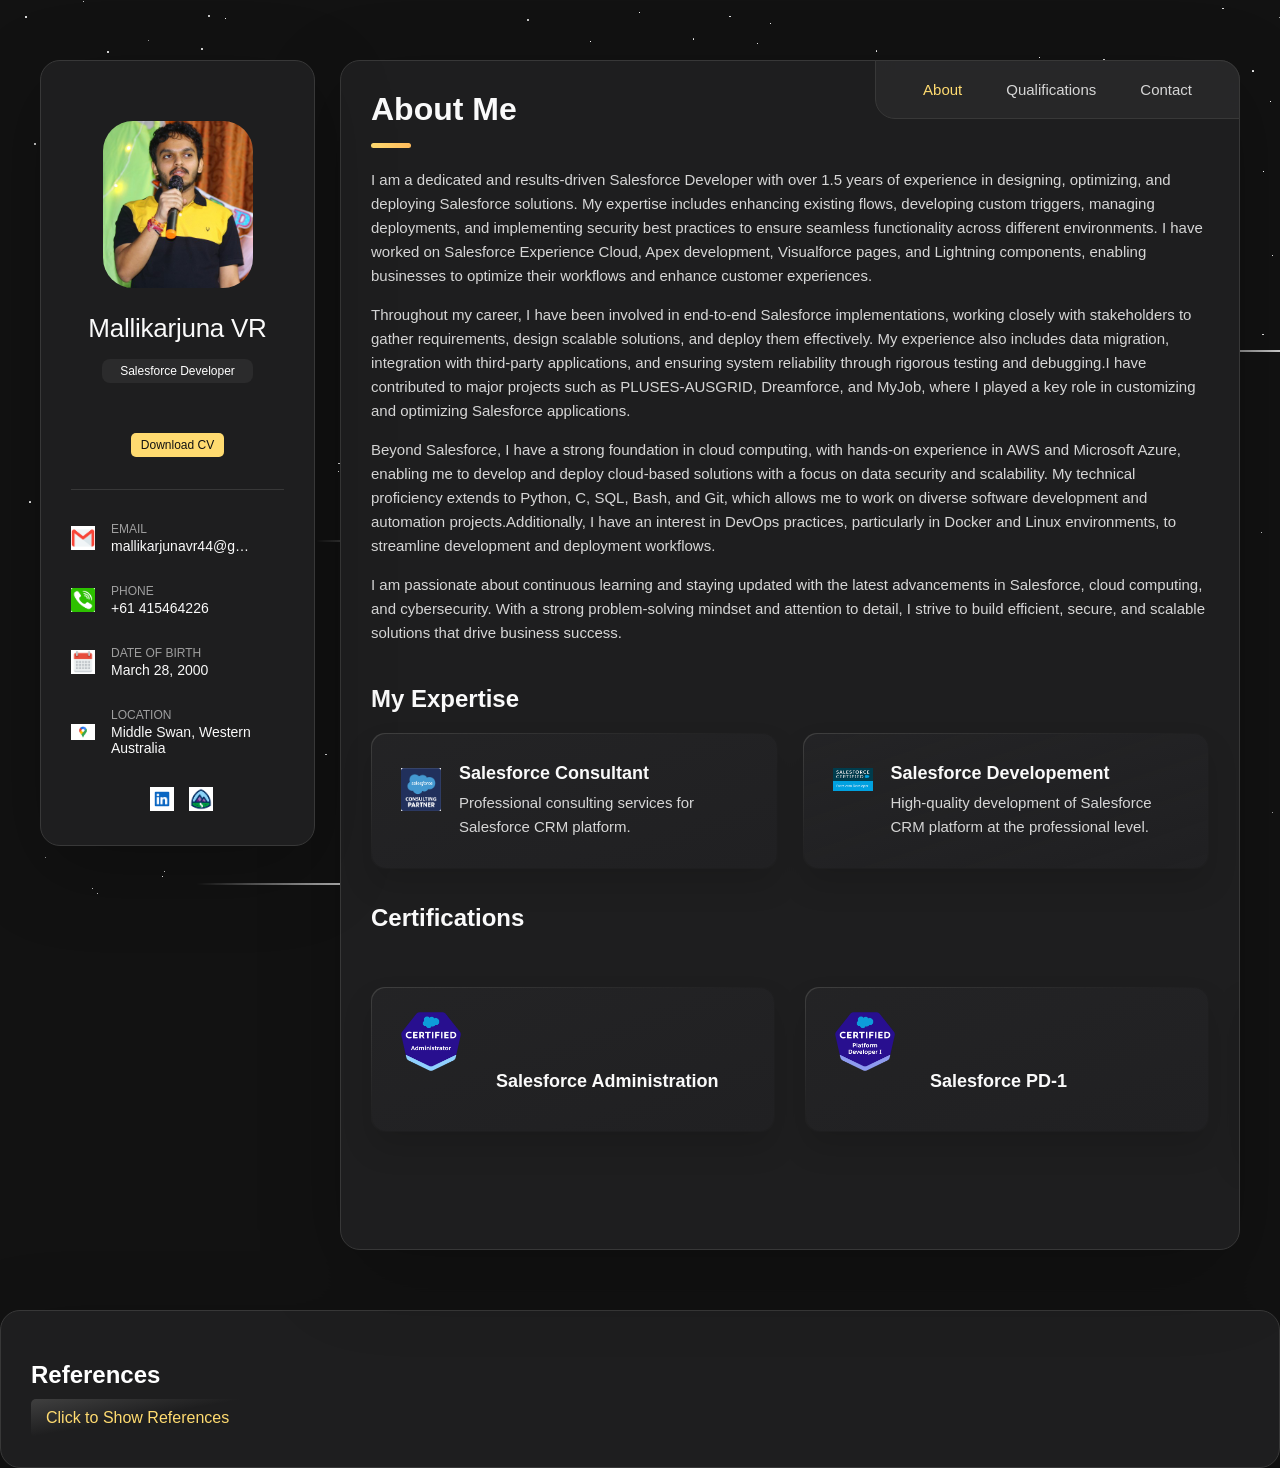
==== about.html @ b65a0279 "change" ====
<!DOCTYPE html>
<html lang="en">

<head>
  <meta charset="UTF-8">
  <meta name="viewport" content="width=device-width, initial-scale=1.0">
  <title>Mallikarjuna CV</title> 
  <link rel="tab icon" href="./assets/images/malli-profile.ico">
  <link rel="stylesheet" href="./assets/css/style.css">
</head>

<body>

  <main>

    <aside class="sidebar" data-sidebar>

      <div class="sidebar-info">

        <figure class="avatar-box">
          <img src="./assets/images/about-pic.JPG" alt="Mallikarjuna VR" width="80">
        </figure>

        <div class="info-content">
          <h1 class="name" title="Mallikarjuna">Mallikarjuna VR</h1>

          <p class="title">Salesforce Developer</p>
        </div>
        <div class="btn-box"></div>
          <button 
            class="btn btn-color2"
            onclick="window.open('./assets/images/Mallikarjuna CV.pdf')">
            <span>Download CV</span>
          </button>
        </div>

        <button class="info_more-btn" data-sidebar-btn>
          <span>Show Contacts</span>
        </button>

      </div>

      <div class="sidebar-info_more">

        <div class="separator"></div>

        <ul class="contacts-list">

            <li class="contact-item">

            <div class="images-box">
              <img src="./assets/images/email.png" alt="Email Icon" width="24">
            </div>

            <div class="contact-info">
              <p class="contact-title">Email</p>

              <a href="mailto:mallikarjunavr44@gmail.com" class="contact-link">mallikarjunavr44@gmail.com</a>
            </div>

            </li>

          <li class="contact-item">

            <div class="images-box">
              <img src="./assets/images/phone.png" alt="Contact Icon" width="24">
            </div>

            <div class="contact-info">
              <p class="contact-title">Phone</p>

              <a href="tel:+61 415464226" class="contact-link">+61 415464226</a>
            </div>

          </li>

          <li class="contact-item">

            <div class="images-box">
              <img src="./assets/images/calendar.png" alt="calendar Icon" width="24">
            </div>

            <div class="contact-info">
              <p class="contact-title">Date of Birth</p>

              <time datetime="2000-03-28">March 28, 2000</time>
            </div>

          </li>

          <li class="contact-item">

            <div class="images-box">
              <img src="./assets/images/location.png" alt="location Icon" width="24">
            </div>

            <div class="contact-info">
              <p class="contact-title">Location</p>

              <address>Middle Swan, Western Australia</address>
            </div>

          </li>

        </ul>

        <div class="separator"></div>

        <ul class="social-list">

          <li class="images-box">
            <a href="https://www.linkedin.com/in/mallikarjuna-vittalapura-ravi-7b7b53213/" class="social-link" target="_blank" title="LinkedIn">
              <img src="./assets/images/linkedin.png" alt="linkedin Icon" width="24">
            </a>
          </li>

          <li class="images-box">
            <a href="https://www.salesforce.com/trailblazer/mallikarjunavittalapuraravi" class="social-link" target="_blank" title="Trailblazer">
              <img src="./assets/images/trailhead.png" alt="Trailhead Icon" width="24">
            </a>
          </li>

        </ul>

      </div>

    </aside>




    <div class="main-content">

      <nav class="navbar">

        <ul class="navbar-list">

          <li class="navbar-item">
            <button class="navbar-link  active" data-nav-link>About</button>
          </li>

          <li class="navbar-item">
            <button class="navbar-link" data-nav-link>Qualifications</button>
          </li>

          <li class="navbar-item">
            <button class="navbar-link" data-nav-link>Contact</button>
          </li>

        </ul>

      </nav>


      <article class="about  active" data-page="about">

        <header>
          <h2 class="h2 article-title">About me</h2>
        </header>

        <section class="about-text">
          <p>
            I am a dedicated and results-driven Salesforce Developer with over 1.5 years of experience in designing, optimizing, and deploying Salesforce solutions.
            My expertise includes enhancing existing flows, developing custom triggers, managing deployments, and implementing security best practices to ensure seamless 
            functionality across different environments. I have worked on Salesforce Experience Cloud, Apex development, Visualforce pages, and Lightning components, 
            enabling businesses to optimize their workflows and enhance customer experiences.


          </p>

          <p>
            Throughout my career, I have been involved in end-to-end Salesforce implementations, working closely with stakeholders to gather requirements, design scalable 
            solutions, and deploy them effectively. My experience also includes data migration, integration with third-party applications, and ensuring system reliability 
            through rigorous testing and debugging.I have contributed to major projects such as PLUSES-AUSGRID, Dreamforce, and MyJob, where I played a key role in 
            customizing and optimizing Salesforce applications.
          </p>

          <p>
            Beyond Salesforce, I have a strong foundation in cloud computing, with hands-on experience in AWS and Microsoft Azure, enabling me to develop and deploy 
            cloud-based solutions with a focus on data security and scalability. My technical proficiency extends to Python, C, SQL, Bash, and Git, which allows me to work 
            on diverse software development and automation projects.Additionally, I have an interest in DevOps practices, particularly in Docker and Linux environments, to 
            streamline development and deployment workflows.
          </p>

          <p>
            I am passionate about continuous learning and staying updated with the latest advancements in Salesforce, cloud computing, and cybersecurity. 
            With a strong problem-solving mindset and attention to detail, I strive to build efficient, secure, and scalable solutions that drive business success.
          </p>
        </section>


        <section class="service">

          <h3 class="h3 service-title">My expertise</h3>

          <ul class="service-list">

            <li class="service-item">

              <div class="service-icon-box">
                <img src="./assets/images/consulting.png" alt="design icon" width="40">
              </div>

              <div class="service-content-box">
                <h4 class="h4 service-item-title">Salesforce Consultant</h4>

                <p class="service-item-text">
                  Professional consulting services for Salesforce CRM platform.
                </p>
              </div>

            </li>

            <li class="service-item">

              <div class="service-icon-box">
                <img src="./assets/images/developer.png" alt="Salesforce development icon" width="40">
              </div>

              <div class="service-content-box">
                <h4 class="h4 service-item-title">Salesforce Developement</h4>

                <p class="service-item-text">
                  High-quality development of Salesforce CRM platform at the professional level.
                </p>
              </div>

            </li>


          </ul>

        </section>
        
<!--Certifications-->

        <section class="testimonials">

          <h3 class="h3 testimonials-title">Certifications</h3>

          <ul class="testimonials-list has-scrollbar">

            <li class="testimonials-item">
              <div class="content-card" data-testimonials-item>

                <figure class="testimonials-image-box">
                  <img src="./assets/images/admin.png" alt="Salesforce Administration" width="60" data-testimonials-avatar>
                </figure>

                <h4 class="h4 testimonials-item-title" data-testimonials-title>Salesforce Administration</h4>

                <div class="testimonials-text" data-testimonials-text>
                  <p>
                   
                  </p>
                </div>

              </div>
            </li>

            <li class="testimonials-item">
              <div class="content-card" data-testimonials-item>

                <figure class="testimonials-image-box">
                  <img src="./assets/images/Platform-Developer-I.png" alt="Salesforce PD-1" width="60" data-testimonials-avatar>
                </figure>

                <h4 class="h4 testimonials-item-title" data-testimonials-title>Salesforce PD-1</h4>

                <div class="testimonials-text" data-testimonials-text>
                  <p>
                   
                  </p>
                </div>

              </div>
            </li>

            <li class="testimonials-item">
              <div class="content-card" data-testimonials-item>

                <figure class="testimonials-image-box">
                  <img src="./assets/images/App.png" alt="Salesforce Platform App Builder" width="60" data-testimonials-avatar>
                </figure>

                <h4 class="h4 testimonials-item-title" data-testimonials-title>Salesforce Platform App Builder</h4>

                <div class="testimonials-text" data-testimonials-text>
                  <p>
                  </p>
                </div>

              </div>
            </li>

            <li class="testimonials-item">
              <div class="content-card" data-testimonials-item>

                <figure class="testimonials-image-box">
                  <img src="./assets/images/Experience.png" alt="Salesforce Experience Cloud Consultant" width="60" data-testimonials-avatar>
                </figure>

                <h4 class="h4 testimonials-item-title" data-testimonials-title>Salesforce Experience Cloud Consultant</h4>

                <div class="testimonials-text" data-testimonials-text>
                  <p>
                  </p>
                </div>

              </div>
            </li>

            <li class="testimonials-item">
              <div class="content-card" data-testimonials-item>

                <figure class="testimonials-image-box">
                  <img src="./assets/images/Associate.png" alt="Salesforce Associate" width="60" data-testimonials-avatar>
                </figure>

                <h4 class="h4 testimonials-item-title" data-testimonials-title>Salesforce Associate</h4>

                <div class="testimonials-text" data-testimonials-text>
                  <p>
                  </p>
                </div>

              </div>
            </li>

            <li class="testimonials-item">
              <div class="content-card" data-testimonials-item>

                <figure class="testimonials-image-box">
                  <img src="./assets/images/AI Assoc.png" alt="Salesforce AI Associate" width="60" data-testimonials-avatar>
                </figure>

                <h4 class="h4 testimonials-item-title" data-testimonials-title>Salesforce AI Associate</h4>

                <div class="testimonials-text" data-testimonials-text>
                  <p>
                  </p>
                </div>

              </div>
            </li>

            <li class="testimonials-item">
              <div class="content-card" data-testimonials-item>

                <figure class="testimonials-image-box">
                  <img src="./assets/images/agentforce spec.png" alt="Salesforce Agentforce Specialist" width="60" data-testimonials-avatar>
                </figure>

                <h4 class="h4 testimonials-item-title" data-testimonials-title>Salesforce Agentforce Specialist</h4>

                <div class="testimonials-text" data-testimonials-text>
                  <p>
                  </p>
                </div>

              </div>
            </li>

            <li class="testimonials-item">
              <div class="content-card" data-testimonials-item>

                <figure class="testimonials-image-box">
                  <img src="./assets/images/copado1.png" alt="Copado Fundamentals-1" width="60" data-testimonials-avatar>
                </figure>

                <h4 class="h4 testimonials-item-title" data-testimonials-title>Copado Fundamentals-1</h4>

                <div class="testimonials-text" data-testimonials-text>
                  <p>
                  </p>
                </div>

              </div>
            </li>

            <li class="testimonials-item">
              <div class="content-card" data-testimonials-item>

                <figure class="testimonials-image-box">
                  <img src="./assets/images/copado2.png" alt="Copado Fundamentals-2" width="60" data-testimonials-avatar>
                </figure>

                <h4 class="h4 testimonials-item-title" data-testimonials-title>Copado Fundamentals-2</h4>

                <div class="testimonials-text" data-testimonials-text>
                  <p>
                  </p>
                </div>

              </div>
            </li>

            <li class="testimonials-item">
              <div class="content-card" data-testimonials-item>

                <figure class="testimonials-image-box">
                  <img src="./assets/images/Azure.png" alt="Microsoft Azure Fundamentals" width="60" data-testimonials-avatar>
                </figure>

                <h4 class="h4 testimonials-item-title" data-testimonials-title>Microsoft Azure Fundamentals</h4>

                <div class="testimonials-text" data-testimonials-text>
                  <p>
                  </p>
                </div>

              </div>
            </li>

            <li class="testimonials-item">
              <div class="content-card" data-testimonials-item>

                <figure class="testimonials-image-box">
                  <img src="./assets/images/AWS.jpeg" alt="AWS Cloud Practitioner" width="60" data-testimonials-avatar>
                </figure>

                <h4 class="h4 testimonials-item-title" data-testimonials-title>AWS Cloud Practitioner</h4>

                <div class="testimonials-text" data-testimonials-text>
                  <p>
                  </p>
                </div>

              </div>
            </li>



          </ul>

        </section>


        <div class="modal-container" data-modal-container>

          <div class="overlay" data-overlay></div>

          <section class="testimonials-modal">

            <button class="modal-close-btn" data-modal-close-btn>
              <img src="./assets/images/close-icon.jpeg" alt="Close Icon" width="24">
            </button>


          </section>

        </div>

      </article>


      <article class="qualifications" data-page="qualifications">

        <header>
          <h2 class="h2 article-title">Qualifications</h2>
        </header>

        <section class="timeline">

            <div class="title-wrapper">
            <div class="images-box">
              <img src="./assets/images/uwa.jpeg" alt="Book Icon" width="24">
            </div>

            <h3 class="h3">Education</h3>
            </div>

          <ol class="timeline-list">

            <li class="timeline-item">

              <h4 class="h4 timeline-item-title">The University of Western Australia</h4>

              <span>2024 — 2025</span>

              <p class="timeline-text">
                Master of Information Technology (MIT)
                Grade: 7.0
              </p>

            </li>

            <li class="timeline-item">

              <h4 class="h4 timeline-item-title">Sapthagiri College of Engineering</h4>

              <span>2018 — 2022</span>

              <p class="timeline-text">
                Bacheolor of Computer Science (B.E)
                Grade: 7.0
              </p>

            </li>

            <li class="timeline-item">

              <h4 class="h4 timeline-item-title">MVJ PU College</h4>

              <span>2016 — 2018</span>

              <p class="timeline-text">
                Pre-University Course (PUC)-(PCMB)
                Grade: 6.0
              </p>

            </li>

            <li class="timeline-item">

              <h4 class="h4 timeline-item-title">Deccan International School</h4>

              <span>2015 — 2016</span>

              <p class="timeline-text">
                Secondary School Leaving Certificate (SSLC)-(ICSE)
                Grade: 8.0
              </p>

            </li>

          </ol>

        </section>

        <section class="timeline">

          <div class="title-wrapper">
            <div class="images-box">
              <img src="./assets/images/experiencee.jpeg" alt="Book Icon" width="24">
            </div>

            <h3 class="h3">Experience</h3>
          </div>

          <ol class="timeline-list">

            <li class="timeline-item">

              <h4 class="h4 timeline-item-title">Community Vision Australia pty - Salesforce Developer Intern</h4>

              <span>2025(Feb) — Present</span>

              <p class="timeline-text">
                Working on Salesforce CRM platform to develop custom solutions,
                including custom objects, workflows, triggers, and validation rules.
                Managing deployments to different environments.
              </p>

            </li>

            <li class="timeline-item">

              <h4 class="h4 timeline-item-title">Future Pulse Technologies Pty - Salesforce Developer</h4>

              <span>2023(Nov) — 2024(Jan)</span>

              <p class="timeline-text">
                Managed PLUSES-AUSGRID deployment planning, developing flows and triggers to enhance system functionality.
                Supported the BAU team, ensuring smooth operations and prompt resolution of any issues.
                Led deployments to production, implemented security checks in code, and created new portals to enhance user experience.
              </p>

            </li>

            <li class="timeline-item">

              <h4 class="h4 timeline-item-title">Contrivers Technologies Pty - Associate Salesforce Developer</h4>

              <span>2022(Aug) — 2023(Nov)</span>

              <p class="timeline-text">
                Contributed to PLUSES-AUSGRID, Dreamforce, and MyJob projects, focusing on flow enhancements, converting process builders and workflows into optimized flows.
                Managed the creation of new profiles, account and call record types, and handled page layout assignments and permission sets.
                Successfully executed deployments to testing and production environments, ensuring seamless integration and functionality.
                Developed custom triggers, Visualforce pages, and validation rules to meet specific business requirements.
                Enhanced community cloud features, including retailer and broker portals, improving accessibility and user satisfaction.
              </p>

            </li>

          </ol>

        </section>

        <section class="skill">

          <h3 class="h3 skills-title">My skills</h3>

          <ul class="skills-list content-card">

            <li class="skills-item">

              <div class="title-wrapper">
                <h5 class="h5">Apex</h5>
                <data value="80">90%</data>
              </div>

              <div class="skill-progress-bg">
                <div class="skill-progress-fill" style="width: 80%;"></div>
              </div>

            </li>

            <li class="skills-item">

              <div class="title-wrapper">
                <h5 class="h5">C++</h5>
                <data value="70">70%</data>
              </div>

              <div class="skill-progress-bg">
                <div class="skill-progress-fill" style="width: 70%;"></div>
              </div>

            </li>

            <li class="skills-item">

              <div class="title-wrapper">
                <h5 class="h5">Java Script</h5>
                <data value="90">90%</data>
              </div>

              <div class="skill-progress-bg">
                <div class="skill-progress-fill" style="width: 90%;"></div>
              </div>

            </li>

            <li class="skills-item">

              <div class="title-wrapper">
                <h5 class="h5">LWC</h5>
                <data value="80">80%</data>
              </div>

              <div class="skill-progress-bg">
                <div class="skill-progress-fill" style="width: 50%;"></div>
              </div>

            </li>

          </ul>

        </section>

      </article>





      <!--
        - #PORTFOLIO
      -->

      <article class="portfolio" data-page="portfolio">

        <header>
          <h2 class="h2 article-title">Portfolio</h2>
        </header>

        <section class="projects">

          <ul class="filter-list">

            <li class="filter-item">
              <button class="active" data-filter-btn>All</button>
            </li>

            <li class="filter-item">
              <button data-filter-btn>Web design</button>
            </li>

            <li class="filter-item">
              <button data-filter-btn>Applications</button>
            </li>

            <li class="filter-item">
              <button data-filter-btn>Web development</button>
            </li>

          </ul>

          <div class="filter-select-box">

            <button class="filter-select" data-select>

              <div class="select-value" data-selecct-value>Select category</div>

              <div class="select-icon">
                <ion-icon name="chevron-down"></ion-icon>
              </div>

            </button>

            <ul class="select-list">

              <li class="select-item">
                <button data-select-item>All</button>
              </li>

              <li class="select-item">
                <button data-select-item>Web design</button>
              </li>

              <li class="select-item">
                <button data-select-item>Applications</button>
              </li>

              <li class="select-item">
                <button data-select-item>Web development</button>
              </li>

            </ul>

          </div>

          <ul class="project-list">

            <li class="project-item  active" data-filter-item data-category="web development">
              <a href="#">

                <figure class="project-img">
                  <div class="project-item-icon-box">
                    <ion-icon name="eye-outline"></ion-icon>
                  </div>

                  <img src="./assets/images/project-1.jpg" alt="finance" loading="lazy">
                </figure>

                <h3 class="project-title">Finance</h3>

                <p class="project-category">Web development</p>

              </a>
            </li>

            <li class="project-item  active" data-filter-item data-category="web development">
              <a href="#">

                <figure class="project-img">
                  <div class="project-item-icon-box">
                    <ion-icon name="eye-outline"></ion-icon>
                  </div>

                  <img src="./assets/images/project-2.png" alt="orizon" loading="lazy">
                </figure>

                <h3 class="project-title">Orizon</h3>

                <p class="project-category">Web development</p>

              </a>
            </li>

            <li class="project-item  active" data-filter-item data-category="web design">
              <a href="#">

                <figure class="project-img">
                  <div class="project-item-icon-box">
                    <ion-icon name="eye-outline"></ion-icon>
                  </div>

                  <img src="./assets/images/project-3.jpg" alt="fundo" loading="lazy">
                </figure>

                <h3 class="project-title">Fundo</h3>

                <p class="project-category">Web design</p>

              </a>
            </li>

            <li class="project-item  active" data-filter-item data-category="applications">
              <a href="#">

                <figure class="project-img">
                  <div class="project-item-icon-box">
                    <ion-icon name="eye-outline"></ion-icon>
                  </div>

                  <img src="./assets/images/project-4.png" alt="brawlhalla" loading="lazy">
                </figure>

                <h3 class="project-title">Brawlhalla</h3>

                <p class="project-category">Applications</p>

              </a>
            </li>

            <li class="project-item  active" data-filter-item data-category="web design">
              <a href="#">

                <figure class="project-img">
                  <div class="project-item-icon-box">
                    <ion-icon name="eye-outline"></ion-icon>
                  </div>

                  <img src="./assets/images/project-5.png" alt="dsm." loading="lazy">
                </figure>

                <h3 class="project-title">DSM.</h3>

                <p class="project-category">Web design</p>

              </a>
            </li>

            <li class="project-item  active" data-filter-item data-category="web design">
              <a href="#">

                <figure class="project-img">
                  <div class="project-item-icon-box">
                    <ion-icon name="eye-outline"></ion-icon>
                  </div>

                  <img src="./assets/images/project-6.png" alt="metaspark" loading="lazy">
                </figure>

                <h3 class="project-title">MetaSpark</h3>

                <p class="project-category">Web design</p>

              </a>
            </li>

            <li class="project-item  active" data-filter-item data-category="web development">
              <a href="#">

                <figure class="project-img">
                  <div class="project-item-icon-box">
                    <ion-icon name="eye-outline"></ion-icon>
                  </div>

                  <img src="./assets/images/project-7.png" alt="summary" loading="lazy">
                </figure>

                <h3 class="project-title">Summary</h3>

                <p class="project-category">Web development</p>

              </a>
            </li>

            <li class="project-item  active" data-filter-item data-category="applications">
              <a href="#">

                <figure class="project-img">
                  <div class="project-item-icon-box">
                    <ion-icon name="eye-outline"></ion-icon>
                  </div>

                  <img src="./assets/images/project-8.jpg" alt="task manager" loading="lazy">
                </figure>

                <h3 class="project-title">Task Manager</h3>

                <p class="project-category">Applications</p>

              </a>
            </li>

            <li class="project-item  active" data-filter-item data-category="web development">
              <a href="#">

                <figure class="project-img">
                  <div class="project-item-icon-box">
                    <ion-icon name="eye-outline"></ion-icon>
                  </div>

                  <img src="./assets/images/project-9.png" alt="arrival" loading="lazy">
                </figure>

                <h3 class="project-title">Arrival</h3>

                <p class="project-category">Web development</p>

              </a>
            </li>

          </ul>

        </section>

      </article>


      <!--
        - #CONTACT
      -->

      <article class="contact" data-page="contact">

        <header>
          <h2 class="h2 article-title">Contact</h2>
        </header>

        <section class="mapbox" data-mapbox>
          <figure>
            <iframe
              src="https://www.google.com/maps/embed?pb=!1m18!1m12!1m3!1d3362.918015290355!2d115.993913315177!3d-31.85751598126444!2m3!1f0!2f0!3f0!3m2!1i1024!2i768!4f13.1!3m3!1m2!1s0x2a32b0b8b8b8b8b8%3A0x2b8b8b8b8b8b8b8b!2sMiddle%20Swan%2C%20Western%20Australia!5e0!3m2!1sen!2sau!4v1647608789441!5m2!1sen!2sau"
              width="400" height="300" style="filter: none;" loading="lazy"></iframe>
          </figure>
        </section>

        <section class="contact-form">
          <h3 class="h3 form-title">Contact Me</h3>
      
            <div class="form"></div>
              <form id="my-form" action="https://formspree.io/f/mqapapdy" method="POST">
                <div class="input-wrapper">
                  <input type="text" id="fullname" name="fullname" class="form-input" placeholder="Full name" required>
                  <input type="email" id="email" name="email" class="form-input" placeholder="Email address" required>
                </div>
                <textarea id="message" name="message" class="form-input" placeholder="Your Message" required></textarea>
                <p id="my-form-status"></p>
                <button type="submit" class="form-btn">
                  <img src="./assets/images/send.jpeg" alt="Send Icon" width="24">
                  <span>Send Message</span>
                </button>
              </form>
            </div>
      </section>

      </article>

    </div>

  </main>

  <article class="about active" data-page="about">
    <section class="references">
        <h3 class="h3 references-title">References</h3>
        <div class="references-container">
            <button class="references-button" id="references-toggle">
                Click to Show References
            </button>
            <div class="references-dropdown" id="references-content">
                <div class="reference-item">
                    <p>
                        Github Copilot<br>
                    </p>
                </div>
                <div class="reference-item">
                    <p>
                        Open AI<br>
                    </p>
                </div>
                <div class="reference-item">
                  <p>
                      StackOverflow<br>
                  </p>
              </div>
              <div class="reference-item">
                <p>
                    Stock images<br>
                </p>
            </div>
            <div class="reference-item">
              <p>
                  Grok AI<br>
              </p>
          </div>
                </div>
        </div>
    </section>

    </article>




  <!--
    - custom js link
  -->
  <script src="./assets/js/script.js"></script>



</body>

</html>
---- assets/css/style.css ----
/*-----------------------------------*\
  #style.css
\*-----------------------------------*/


/*-----------------------------------*\
  #CUSTOM PROPERTY
\*-----------------------------------*/

:root {

  /**
   * colors
   */

  /* gradient */

  --bg-gradient-onyx: linear-gradient(
    to bottom right, 
    hsl(240, 1%, 25%) 3%, 
    hsl(0, 0%, 19%) 97%
  );
  --bg-gradient-jet: linear-gradient(
    to bottom right, 
    hsla(240, 1%, 18%, 0.251) 0%, 
    hsla(240, 2%, 11%, 0) 100%
  ), hsl(240, 2%, 13%);
  --bg-gradient-yellow-1: linear-gradient(
    to bottom right, 
    hsl(45, 100%, 71%) 0%, 
    hsla(36, 100%, 69%, 0) 50%
  );
  --bg-gradient-yellow-2: linear-gradient(
    135deg, 
    hsla(45, 100%, 71%, 0.251) 0%, 
    hsla(35, 100%, 68%, 0) 59.86%
  ), hsl(240, 2%, 13%);
  --border-gradient-onyx: linear-gradient(
    to bottom right, 
    hsl(0, 0%, 25%) 0%, 
    hsla(0, 0%, 25%, 0) 50%
  );
  --text-gradient-yellow: linear-gradient(
    to right, 
    hsl(45, 100%, 72%), 
    hsl(35, 100%, 68%)
  );

  /* solid */

  --jet: hsl(0, 0%, 22%);
  --onyx: hsl(240, 1%, 17%);
  --eerie-black-1: hsl(240, 2%, 13%);
  --eerie-black-2: hsl(240, 2%, 12%);
  --smoky-black: hsl(0, 0%, 7%);
  --white-1: hsl(0, 0%, 100%);
  --white-2: hsl(0, 0%, 98%);
  --orange-yellow-crayola: hsl(45, 100%, 72%);
  --vegas-gold: hsl(45, 54%, 58%);
  --light-gray: hsl(0, 0%, 84%);
  --light-gray-70: hsla(0, 0%, 84%, 0.7);
  --bittersweet-shimmer: hsl(0, 43%, 51%);

  /**
   * typography
   */

  /* font-family */
  --ff-poppins: -apple-system, BlinkMacSystemFont, "Segoe UI", Roboto, "Helvetica Neue", Arial, sans-serif;

  /* font-size */
  --fs-1: 24px;
  --fs-2: 18px;
  --fs-3: 17px;
  --fs-4: 16px;
  --fs-5: 15px;
  --fs-6: 14px;
  --fs-7: 13px;
  --fs-8: 11px;

  /* font-weight */
  --fw-300: 300;
  --fw-400: 400;
  --fw-500: 500;
  --fw-600: 600;

  /**
   * shadow
   */
  
  --shadow-1: -4px 8px 24px hsla(0, 0%, 0%, 0.25);
  --shadow-2: 0 16px 30px hsla(0, 0%, 0%, 0.25);
  --shadow-3: 0 16px 40px hsla(0, 0%, 0%, 0.25);
  --shadow-4: 0 25px 50px hsla(0, 0%, 0%, 0.15);
  --shadow-5: 0 24px 80px hsla(0, 0%, 0%, 0.25);

  /**
   * transition
   */

  --transition-1: 0.25s ease;
  --transition-2: 0.5s ease-in-out;

}





/*-----------------------------------*\
  #RESET
\*-----------------------------------*/

*, *::before, *::after {
  margin: 0;
  padding: 0;
  box-sizing: border-box;
}

a { text-decoration: none; }

li { list-style: none; }

img, ion-icon, a, button, time, span { display: block; }

button {
  font: inherit;
  background: none;
  border: none;
  text-align: left;
  cursor: pointer;
}

input, textarea {
  display: block;
  width: 100%;
  background: none;
  font: inherit;
}

::selection {
  background: var(--orange-yellow-crayola);
  color: var(--smoky-black);
}

:focus { outline-color: var(--orange-yellow-crayola); }

html { font-family: var(--ff-poppins); }

body { background: var(--smoky-black); }





/*-----------------------------------*\
  #REUSED STYLE
\*-----------------------------------*/

.sidebar,
article {
  background: var(--eerie-black-2);
  border: 1px solid var(--jet);
  border-radius: 20px;
  padding: 15px;
  box-shadow: var(--shadow-1);
  z-index: 1;
}

.separator {
  width: 100%;
  height: 1px;
  background: var(--jet);
  margin: 16px 0;
}

.icon-box {
  position: relative;
  background: var(--border-gradient-onyx);
  width: 30px;
  height: 30px;
  border-radius: 8px;
  display: flex;
  justify-content: center;
  align-items: center;
  font-size: 16px;
  color: var(--orange-yellow-crayola);
  box-shadow: var(--shadow-1);
  z-index: 1;
}

.icon-box::before {
  content: "";
  position: absolute;
  inset: 1px;
  background: var(--eerie-black-1);
  border-radius: inherit;
  z-index: -1;
}

.icon-box ion-icon { --ionicon-stroke-width: 35px; }

article { display: none; }

article.active {
  display: block;
  animation: fade 0.5s ease backwards;
}

@keyframes fade {
  0% { opacity: 0; }
  100% { opacity: 1; }
}

.h2,
.h3,
.h4,
.h5 {
  color: var(--white-2);
  text-transform: capitalize;
}

.h2 { font-size: var(--fs-1); }

.h3 { font-size: var(--fs-2); }

.h4 { font-size: var(--fs-4); }

.h5 {
  font-size: var(--fs-7);
  font-weight: var(--fw-500);
}

.article-title {
  position: relative;
  padding-bottom: 7px;
}

.article-title::after {
  content: "";
  position: absolute;
  bottom: 0;
  left: 0;
  width: 30px;
  height: 3px;
  background: var(--text-gradient-yellow);
  border-radius: 3px;
}

.has-scrollbar::-webkit-scrollbar {
  width: 5px; /* for vertical scrollbar */
  height: 5px; /* for horizontal scrollbar */
}

.has-scrollbar::-webkit-scrollbar-track {
  background: var(--onyx);
  border-radius: 5px;
}

.has-scrollbar::-webkit-scrollbar-thumb {
  background: var(--orange-yellow-crayola);
  border-radius: 5px;
}

.has-scrollbar::-webkit-scrollbar-button { width: 20px; }

.content-card {
  position: relative;
  background: var(--border-gradient-onyx);
  padding: 15px;
  padding-top: 45px;
  border-radius: 14px;
  box-shadow: var(--shadow-2);
  cursor: pointer;
  z-index: 1;
}

.content-card::before {
  content: "";
  position: absolute;
  inset: 1px;
  background: var(--bg-gradient-jet);
  border-radius: inherit;
  z-index: -1;
}





/*-----------------------------------*\
  #MAIN
\*-----------------------------------*/

main {
  margin: 15px 12px;
  margin-bottom: 75px;
  min-width: 259px;
}





/*-----------------------------------*\
  #SIDEBAR
\*-----------------------------------*/

.sidebar {
  margin-bottom: 15px;
  max-height: 112px;
  overflow: hidden;
  transition: var(--transition-2);
}

.sidebar.active { max-height: 405px; }

.sidebar-info {
  position: relative;
  display: flex;
  justify-content: flex-start;
  align-items: center;
  gap: 15px;
}

.avatar-box {
  background: var(--bg-gradient-onyx);
  border-radius: 50%;
  overflow: hidden;
}

.info-content .name {
  color: var(--white-2);
  font-size: var(--fs-3);
  font-weight: var(--fw-500);
  letter-spacing: -0.25px;
  margin-bottom: 10px;
}

.info-content .title {
  color: var(--white-1);
  background: var(--onyx);
  font-size: var(--fs-8);
  font-weight: var(--fw-300);
  width: max-content;
  padding: 3px 12px;
  border-radius: 8px;
  margin-bottom: 5px;
}

.info_more-btn {
  position: absolute;
  top: -15px;
  right: -15px;
  border-radius: 0 15px;
  font-size: 13px;
  color: var(--orange-yellow-crayola);
  background: var(--border-gradient-onyx);
  padding: 10px;
  box-shadow: var(--shadow-2);
  transition: var(--transition-1);
  z-index: 1;
}

.info_more-btn::before {
  content: "";
  position: absolute;
  inset: 1px;
  border-radius: inherit;
  background: var(--bg-gradient-jet);
  transition: var(--transition-1);
  z-index: -1;
}

.info_more-btn:hover,
.info_more-btn:focus { background: var(--bg-gradient-yellow-1); }

.info_more-btn:hover::before,
.info_more-btn:focus::before { background: var(--bg-gradient-yellow-2); }

.info_more-btn span { display: none; }

.sidebar-info_more {
  opacity: 0;
  visibility: hidden;
  transition: var(--transition-2);
}

.sidebar.active .sidebar-info_more {
  opacity: 1;
  visibility: visible;
}

.contacts-list {
  display: grid;
  grid-template-columns: 1fr;
  gap: 16px;
}

.contact-item {
  min-width: 100%;
  display: flex;
  align-items: center;
  gap: 16px;
}

.contact-info {
  max-width: calc(100% - 46px);
  width: calc(100% - 46px);
}

.contact-title {
  color: var(--light-gray-70);
  font-size: var(--fs-8);
  text-transform: uppercase;
  margin-bottom: 2px;
}

.contact-info :is(.contact-link, time, address) {
  color: var(--white-2);
  font-size: var(--fs-7);
}

.contact-info address { font-style: normal; }

.social-list {
  display: flex;
  justify-content: flex-start;
  align-items: center;
  gap: 15px;
  padding-bottom: 4px;
  padding-left: 7px;
}

.social-item .social-link {
  color: var(--light-gray-70);
  font-size: 18px;
}


.social-item .social-link:hover { color: var(--light-gray); }





/*-----------------------------------*\
  #NAVBAR
\*-----------------------------------*/

.navbar {
  position: fixed;
  bottom: 0;
  left: 0;
  width: 100%;
  background: hsla(240, 1%, 17%, 0.75);
  backdrop-filter: blur(10px);
  border: 1px solid var(--jet);
  border-radius: 12px 12px 0 0;
  box-shadow: var(--shadow-2);
  z-index: 5;
}

.navbar-list {
  display: flex;
  flex-wrap: wrap;
  justify-content: center;
  align-items: center;
  padding: 0 10px;
}

.navbar-link {
  color: var(--light-gray);
  font-size: var(--fs-8);
  padding: 20px 7px;
  transition: color var(--transition-1);
}

.navbar-link:hover,
.navbar-link:focus { color: var(--light-gray-70); }

.navbar-link.active { color: var(--orange-yellow-crayola); }





/*-----------------------------------*\
  #ABOUT
\*-----------------------------------*/

.about .article-title { margin-bottom: 15px; }

.about-text {
  color: var(--light-gray);
  font-size: var(--fs-6);
  font-weight: var(--fw-300);
  line-height: 1.6;
}

.about-text p { margin-bottom: 15px; }



/**
 * #service 
 */

.service { margin-bottom: 35px; }

.service-title { margin-bottom: 20px; }

.service-list {
  display: grid;
  grid-template-columns: 1fr;
  gap: 20px;
}

.service-item {
  position: relative;
  background: var(--border-gradient-onyx);
  padding: 20px;
  border-radius: 14px;
  box-shadow: var(--shadow-2);
  z-index: 1;
}

.service-item::before {
  content: "";
  position: absolute;
  inset: 1px;
  background: var(--bg-gradient-jet);
  border-radius: inherit;
  z-index: -1;
}

.service-icon-box { margin-bottom: 10px; }

.service-icon-box img { margin: auto; }

.service-content-box { text-align: center; }

.service-item-title { margin-bottom: 7px; }

.service-item-text {
  color: var(--light-gray);
  font-size: var(--fs-6);
  font-weight: var(--fw-3);
  line-height: 1.6;
}


/**
 * #testimonials 
 */

.testimonials { margin-bottom: 30px; }

.testimonials-title { margin-bottom: 20px; }

.testimonials-list {
  display: flex;
  justify-content: flex-start;
  align-items: flex-start;
  gap: 15px;
  margin: 0 -15px;
  padding: 25px 15px;
  padding-bottom: 35px;
  overflow-x: auto;
  scroll-behavior: smooth;
  overscroll-behavior-inline: contain;
  scroll-snap-type: inline mandatory;
}

.testimonials-item {
  min-width: 100%;
  scroll-snap-align: center;
}

.testimonials-avatar-box {
  position: absolute;
  top: 0;
  left: 0;
  transform: translate(15px, -25px);
  background: var(--bg-gradient-onyx);
  border-radius: 14px;
  box-shadow: var(--shadow-1);
}

.testimonials-item-title { margin-bottom: 7px; }

.testimonials-text {
  color: var(--light-gray);
  font-size: var(--fs-6);
  font-weight: var(--fw-300);
  line-height: 1.6;
  display: -webkit-box;
  line-clamp: 4;
  -webkit-line-clamp: 4;
  -webkit-box-orient: vertical;
  overflow: hidden;
}


/**
 * #testimonials-modal
 */

.modal-container {
  position: fixed;
  top: 0;
  left: 0;
  width: 100%;
  height: 100%;
  display: flex;
  justify-content: center;
  align-items: center;
  overflow-y: auto;
  overscroll-behavior: contain;
  z-index: 20;
  pointer-events: none;
  visibility: hidden;
}

.modal-container::-webkit-scrollbar { display: none; }

.modal-container.active {
  pointer-events: all;
  visibility: visible;
}

.overlay {
  position: fixed;
  top: 0;
  left: 0;
  width: 100%;
  height: 100vh;
  background: hsl(0, 0%, 5%);
  opacity: 0;
  visibility: hidden;
  pointer-events: none;
  z-index: 1;
  transition: var(--transition-1);
}

.overlay.active {
  opacity: 0.8;
  visibility: visible;
  pointer-events: all;
}

.testimonials-modal {
  background: var(--eerie-black-2);
  position: relative;
  padding: 15px;
  margin: 15px 12px;
  border: 1px solid var(--jet);
  border-radius: 14px;
  box-shadow: var(--shadow-5);
  transform: scale(1.2);
  opacity: 0;
  transition: var(--transition-1);
  z-index: 2;
}

.modal-container.active .testimonials-modal {
  transform: scale(1);
  opacity: 1;
}

.modal-close-btn {
  position: absolute;
  top: 15px;
  right: 15px;
  background: var(--onyx);
  border-radius: 8px;
  width: 32px;
  height: 32px;
  display: flex;
  justify-content: center;
  align-items: center;
  color: var(--white-2);
  font-size: 18px;
  opacity: 0.7;
}

.modal-close-btn:hover,
.modal-close-btn:focus { opacity: 1; }

.modal-close-btn ion-icon { --ionicon-stroke-width: 50px; }

.modal-avatar-box {
  background: var(--bg-gradient-onyx);
  width: max-content;
  border-radius: 14px;
  margin-bottom: 15px;
  box-shadow: var(--shadow-2);
}

.modal-img-wrapper > img { display: none; }

.modal-title { margin-bottom: 4px; }

.modal-content time {
  font-size: var(--fs-6);
  color: var(--light-gray-70);
  font-weight: var(--fw-300);
  margin-bottom: 10px;
}

.modal-content p {
  color: var(--light-gray);
  font-size: var(--fs-6);
  font-weight: var(--fw-300);
  line-height: 1.6;
}


/**
 * #clients 
 */

/**button

**/
.btn-box {
  display: flex;
  justify-content: center;
  align-items: center;
  gap: 5px;
  margin-top: 0;
}

.btn {
  background-color: var(--orange-yellow-crayola); /* Change to a visible background color */
  color: var(--smoky-black); /* Change to a visible text color */
  padding: 5px 10px; /* Reduced padding */
  border-radius: 5px;
  font-size: 12px; /* Smaller font size */
  text-align: center;
  cursor: pointer;
  transition: background-color 0.3s ease;
}

.btn:hover {
  background-color: var(--vegas-gold); /* Change to a different color on hover */
}


/*-----------------------------------*\
  #RESUME
\*-----------------------------------*/

.article-title { margin-bottom: 30px; }


/**
 * education and experience 
 */

.timeline { margin-bottom: 30px; }

.timeline .title-wrapper {
  display: flex;
  align-items: center;
  gap: 15px;
  margin-bottom: 25px;
}

.timeline-list {
  font-size: var(--fs-6);
  margin-left: 45px;
}

.timeline-item { position: relative; }

.timeline-item:not(:last-child) { margin-bottom: 20px; }

.timeline-item-title {
  font-size: var(--fs-6);
  line-height: 1.3;
  margin-bottom: 7px;
}

.timeline-list span {
  color: var(--vegas-gold);
  font-weight: var(--fw-400);
  line-height: 1.6;
}

.timeline-item:not(:last-child)::before {
  content: "";
  position: absolute;
  top: -25px;
  left: -30px;
  width: 1px;
  height: calc(100% + 50px);
  background: var(--jet);
}

.timeline-item::after {
  content: "";
  position: absolute;
  top: 5px;
  left: -33px;
  height: 6px;
  width: 6px;
  background: var(--text-gradient-yellow);
  border-radius: 50%;
  box-shadow: 0 0 0 4px var(--jet);
}

.timeline-text {
  color: var(--light-gray);
  font-weight: var(--fw-300);
  line-height: 1.6;
}


/**
 * skills 
 */

.skills-title { margin-bottom: 20px; }

.skills-list { padding: 20px; }


.skills-item:not(:last-child) { margin-bottom: 15px; }

.skill .title-wrapper {
  display: flex;
  align-items: center;
  gap: 5px;
  margin-bottom: 8px;
}

.skill .title-wrapper data {
  color: var(--light-gray);
  font-size: var(--fs-7);
  font-weight: var(--fw-300);
}

.skill-progress-bg {
  background: var(--jet);
  width: 100%;
  height: 8px;
  border-radius: 10px;
}

.skill-progress-fill {
  background: var(--text-gradient-yellow);
  height: 100%;
  border-radius: inherit;
}





/*-----------------------------------*\
  #PORTFOLIO
\*-----------------------------------*/

.filter-list { display: none; }

.filter-select-box {
  position: relative;
  margin-bottom: 25px;
}

.filter-select {
  background: var(--eerie-black-2);
  color: var(--light-gray);
  display: flex;
  justify-content: space-between;
  align-items: center;
  width: 100%;
  padding: 12px 16px;
  border: 1px solid var(--jet);
  border-radius: 14px;
  font-size: var(--fs-6);
  font-weight: var(--fw-300);
}

.filter-select.active .select-icon { transform: rotate(0.5turn); }

.select-list {
  background: var(--eerie-black-2);
  position: absolute;
  top: calc(100% + 6px);
  width: 100%;
  padding: 6px;
  border: 1px solid var(--jet);
  border-radius: 14px;
  z-index: 2;
  opacity: 0;
  visibility: hidden;
  pointer-events: none;
  transition: 0.15s ease-in-out;
}

.filter-select.active + .select-list {
  opacity: 1;
  visibility: visible;
  pointer-events: all;
}

.select-item button {
  background: var(--eerie-black-2);
  color: var(--light-gray);
  font-size: var(--fs-6);
  font-weight: var(--fw-300);
  text-transform: capitalize;
  width: 100%;
  padding: 8px 10px;
  border-radius: 8px;
}

.select-item button:hover { --eerie-black-2: hsl(240, 2%, 20%); }

.project-list {
  display: grid;
  grid-template-columns: 1fr;
  gap: 30px;
  margin-bottom: 10px;
}

.project-item { display: none; }

.project-item.active {
  display: block;
  animation: scaleUp 0.25s ease forwards;
}

@keyframes scaleUp {
  0% { transform: scale(0.5); }
  100% { transform: scale(1); }
}

.project-item > a { width: 100%; }

.project-img {
  position: relative;
  width: 100%;
  height: 200px;
  border-radius: 16px;
  overflow: hidden;
  margin-bottom: 15px;
}

.project-img::before {
  content: "";
  position: absolute;
  top: 0;
  left: 0;
  width: 100%;
  height: 100%;
  background: transparent;
  z-index: 1;
  transition: var(--transition-1);
}

.project-item > a:hover .project-img::before { background: hsla(0, 0%, 0%, 0.5); }

.project-item-icon-box {
  --scale: 0.8;

  background: var(--jet);
  color: var(--orange-yellow-crayola);
  position: absolute;
  top: 50%;
  left: 50%;
  transform: translate(-50%, -50%) scale(var(--scale));
  font-size: 20px;
  padding: 18px;
  border-radius: 12px;
  opacity: 0;
  z-index: 1;
  transition: var(--transition-1);
}

.project-item > a:hover .project-item-icon-box {
  --scale: 1;
  opacity: 1;
}

.project-item-icon-box ion-icon { --ionicon-stroke-width: 50px; }

.project-img img {
  width: 100%;
  height: 100%;
  object-fit: cover;
  transition: var(--transition-1);
}

.project-item > a:hover img { transform: scale(1.1); }

.project-title,
.project-category { margin-left: 10px; }

.project-title {
  color: var(--white-2);
  font-size: var(--fs-5);
  font-weight: var(--fw-400);
  text-transform: capitalize;
  line-height: 1.3;
}

.project-category {
  color: var(--light-gray-70);
  font-size: var(--fs-6);
  font-weight: var(--fw-300);
}










/*-----------------------------------*\
  #CONTACT
\*-----------------------------------*/

.mapbox {
  position: relative;
  height: 250px;
  width: 100%;
  border-radius: 16px;
  margin-bottom: 30px;
  border: 1px solid var(--jet);
  overflow: hidden;
}

.mapbox figure { height: 100%; }

.mapbox iframe {
  width: 100%;
  height: 100%;
  border: none;
  filter: grayscale(1) invert(1);
}

.contact-form { margin-bottom: 10px; }

.form-title { margin-bottom: 20px; }

.input-wrapper {
  display: grid;
  grid-template-columns: 1fr;
  gap: 25px;
  margin-bottom: 25px;
}

.form-input {
  color: var(--white-2);
  font-size: var(--fs-6);
  font-weight: var(--fw-400);
  padding: 13px 20px;
  border: 1px solid var(--jet);
  border-radius: 14px;
  outline: none;
}

.form-input::placeholder { font-weight: var(--fw-500); }

.form-input:focus { border-color: var(--orange-yellow-crayola); }

textarea.form-input {
  min-height: 100px;
  height: 120px;
  max-height: 200px;
  resize: vertical;
  margin-bottom: 25px;
}

textarea.form-input::-webkit-resizer { display: none; }

.form-input:focus:invalid { border-color: var(--bittersweet-shimmer); }

.form-btn {
  position: relative;
  width: 100%;
  background: var(--border-gradient-onyx);
  color: var(--orange-yellow-crayola);
  display: flex;
  justify-content: center;
  align-items: center;
  gap: 10px;
  padding: 13px 20px;
  border-radius: 14px;
  font-size: var(--fs-6);
  text-transform: capitalize;
  box-shadow: var(--shadow-3);
  z-index: 1;
  transition: var(--transition-1);
}

.form-btn::before {
  content: "";
  position: absolute;
  inset: 1px;
  background: var(--bg-gradient-jet);
  border-radius: inherit;
  z-index: -1;
  transition: var(--transition-1);
}

.form-btn ion-icon { font-size: 16px; }

.form-btn:hover { background: var(--bg-gradient-yellow-1); }

.form-btn:hover::before { background: var(--bg-gradient-yellow-2); }

.form-btn:disabled {
  opacity: 0.7;
  cursor: not-allowed;
}

.form-btn:disabled:hover { background: var(--border-gradient-onyx); }

.form-btn:disabled:hover::before { background: var(--bg-gradient-jet); }





/*-----------------------------------*\
  #RESPONSIVE
\*-----------------------------------*/

/**
 * responsive larger than 450px screen
 */

@media (min-width: 450px) {

  /**
   * client
   */





  /**
   * #PORTFOLIO, BLOG 
   */

  .project-img,
  .blog-banner-box { height: auto; }

}





/**
 * responsive larger than 580px screen
 */

@media (min-width: 580px) {

  /**
   * CUSTOM PROPERTY
   */

  :root {

    /**
     * typography
     */

    --fs-1: 32px;
    --fs-2: 24px;
    --fs-3: 26px;
    --fs-4: 18px;
    --fs-6: 15px;
    --fs-7: 15px;
    --fs-8: 12px;

  }



  /**
   * #REUSED STYLE
   */

  .sidebar, article {
    width: 520px;
    margin-inline: auto;
    padding: 30px;
  }

  .article-title {
    font-weight: var(--fw-600);
    padding-bottom: 15px;
  }

  .article-title::after {
    width: 40px;
    height: 5px;
  }

  .icon-box {
    width: 48px;
    height: 48px;
    border-radius: 12px;
    font-size: 18px;
  }



  /**
   * #MAIN
   */

  main {
    margin-top: 60px;
    margin-bottom: 100px;
  }



  /**
   * #SIDEBAR
   */

  .sidebar {
    max-height: 180px;
    margin-bottom: 30px;
  }

  .sidebar.active { max-height: 584px; }

  .sidebar-info { gap: 25px; }

  .avatar-box { border-radius: 30px; }

  .avatar-box img { width: 120px; }

  .info-content .name { margin-bottom: 15px; }

  .info-content .title { padding: 5px 18px; }

  .info_more-btn {
    top: -30px;
    right: -30px;
    padding: 10px 15px;
  }

  .info_more-btn span {
    display: block;
    font-size: var(--fs-8);
  }

  .info_more-btn ion-icon { display: none; }

  .separator { margin: 32px 0; }

  .contacts-list { gap: 20px; }

  .contact-info {
    max-width: calc(100% - 64px);
    width: calc(100% - 64px);
  }



  /**
   * #NAVBAR
   */

  .navbar { border-radius: 20px 20px 0 0; }

  .navbar-list { gap: 20px; }

  .navbar-link { --fs-8: 14px; }



  /**
   * #ABOUT
   */

  .about .article-title { margin-bottom: 20px; }

  .about-text { margin-bottom: 40px; }

  /* service */

  .service-item {
    display: flex;
    justify-content: flex-start;
    align-items: flex-start;
    gap: 18px;
    padding: 30px;
  }

  .service-icon-box {
    margin-bottom: 0;
    margin-top: 5px;
  }

  .service-content-box { text-align: left; }

  /* testimonials */

  .testimonials-title { margin-bottom: 25px; }

  .testimonials-list {
    gap: 30px;
    margin: 0 -30px;
    padding: 30px;
    padding-bottom: 35px;
  }

  .content-card {
    padding: 30px;
    padding-top: 25px;
  }

  .testimonials-avatar-box {
    transform: translate(30px, -30px);
    border-radius: 20px;
  }

  .testimonials-avatar-box img { width: 80px; }

  .testimonials-item-title {
    margin-bottom: 10px;
    margin-left: 95px;
  }

  .testimonials-text {
    line-clamp: 2;
    -webkit-line-clamp: 2;
  }

  /* testimonials modal */

  .modal-container { padding: 20px; }

  .testimonials-modal {
    display: flex;
    justify-content: flex-start;
    align-items: stretch;
    gap: 25px;
    padding: 30px;
    border-radius: 20px;
  }

  .modal-img-wrapper {
    display: flex;
    flex-direction: column;
    align-items: center;
  }

  .modal-avatar-box {
    border-radius: 18px;
    margin-bottom: 0;
  }

  .modal-avatar-box img { width: 65px; }

  .modal-img-wrapper > img {
    display: block;
    flex-grow: 1;
    width: 35px;
  }

  /* clients */



  /**
   * #RESUME
   */

  .timeline-list { margin-left: 65px; }

  .timeline-item:not(:last-child)::before { left: -40px; }

  .timeline-item::after {
    height: 8px;
    width: 8px;
    left: -43px;
  }

  .skills-item:not(:last-child) { margin-bottom: 25px; }



  /**
   * #PORTFOLIO, BLOG
   */

  .project-img, .blog-banner-box { border-radius: 16px; }

  .blog-posts-list { gap: 30px; }

  .blog-content { padding: 25px; }



  /**
   * #CONTACT
   */

  .mapbox {
    height: 380px;
    border-radius: 18px;
  }

  .input-wrapper {
    gap: 30px;
    margin-bottom: 30px;
  }

  .form-input { padding: 15px 20px; }

  textarea.form-input { margin-bottom: 30px; }

  .form-btn {
    --fs-6: 16px;
    padding: 16px 20px;
  }

  .form-btn ion-icon { font-size: 18px; }

}





/**
 * responsive larger than 768px screen
 */

@media (min-width: 768px) {

  /**
   * REUSED STYLE
   */

  .sidebar, article { width: 700px; }

  .has-scrollbar::-webkit-scrollbar-button { width: 100px; }



  /**
   * SIDEBAR
   */

  .contacts-list {
    grid-template-columns: 1fr 1fr;
    gap: 30px 15px;
  }



  /**
   * NAVBAR
   */

  .navbar-link { --fs-8: 15px; }



  /**
   * ABOUT
   */

  /* testimonials modal */

  .testimonials-modal {
    gap: 35px;
    max-width: 680px;
  }

  .modal-avatar-box img { width: 80px; }



  /**
   * PORTFOLIO
   */

  .article-title { padding-bottom: 20px; }

  .filter-select-box { display: none; }

  .filter-list {
    display: flex;
    justify-content: flex-start;
    align-items: center;
    gap: 25px;
    padding-left: 5px;
    margin-bottom: 30px;
  }

  .filter-item button {
    color: var(--light-gray);
    font-size: var(--fs-5);
    transition: var(--transition-1);
  }

  .filter-item button:hover { color: var(--light-gray-70); }

  .filter-item button.active { color: var(--orange-yellow-crayola); }

  /* portfolio and blog grid */

  .project-list, .blog-posts-list { grid-template-columns: 1fr 1fr; }



  /**
   * CONTACT
   */

  .input-wrapper { grid-template-columns: 1fr 1fr; }

  .form-btn {
    width: max-content;
    margin-left: auto;
  }
  
}





/**
 * responsive larger than 1024px screen
 */

@media (min-width: 1024px) {

  /**
   * CUSTOM PROPERTY
   */

  :root {

    /**
    * shadow
    */

    --shadow-1: -4px 8px 24px hsla(0, 0%, 0%, 0.125);
    --shadow-2: 0 16px 30px hsla(0, 0%, 0%, 0.125);
    --shadow-3: 0 16px 40px hsla(0, 0%, 0%, 0.125);

  }



  /**
   * REUSED STYLE
   */

  .sidebar, article {
    width: 950px;
    box-shadow: var(--shadow-5);
  }



  /**
   * MAIN 
   */

  main { margin-bottom: 60px; }

  .main-content {
    position: relative;
    width: max-content;
    margin: auto;
  }



  /**
   * NAVBAR
   */

  .navbar {
    position: absolute;
    bottom: auto;
    top: 0;
    left: auto;
    right: 0;
    width: max-content;
    border-radius: 0 20px;
    padding: 0 20px;
    box-shadow: none;
  }

  .navbar-list {
    gap: 30px;
    padding: 0 20px;
  }

  .navbar-link { font-weight: var(--fw-500); }



  /**
   * ABOUT
   */

  /* service */

  .service-list {
    grid-template-columns: 1fr 1fr;
    gap: 20px 25px;
  }

  /* testimonials */

  .testimonials-item { min-width: calc(50% - 15px); }

  /* clients */





  /**
   * PORTFOLIO
   */

  .project-list { grid-template-columns: repeat(3, 1fr); }



  /**
   * BLOG
   */

  .blog-banner-box { height: 230px; }

}





/**
 * responsive larger than 1250px screen
 */

@media (min-width: 1250px) {

  /**
   * RESET
   */

  body::-webkit-scrollbar { width: 20px; }

  body::-webkit-scrollbar-track { background: var(--smoky-black); }

  body::-webkit-scrollbar-thumb {
    border: 5px solid var(--smoky-black);
    background: hsla(0, 0%, 100%, 0.1);
    border-radius: 20px;
    box-shadow: inset 1px 1px 0 hsla(0, 0%, 100%, 0.11),
                inset -1px -1px 0 hsla(0, 0%, 100%, 0.11);
  }

  body::-webkit-scrollbar-thumb:hover { background: hsla(0, 0%, 100%, 0.15); }

  body::-webkit-scrollbar-button { height: 60px; }



  /**
   * REUSED STYLE
   */

  .sidebar, article { width: auto; }

  article { min-height: 100%; }



  /**
   * MAIN
   */

  main {
    max-width: 1200px;
    margin-inline: auto;
    display: flex;
    justify-content: center;
    align-items: stretch;
    gap: 25px;
  }

  .main-content {
    min-width: 75%;
    width: 75%;
    margin: 0;
  }



  /**
   * SIDEBAR
   */

  .sidebar {
    position: sticky;
    top: 60px;
    max-height: max-content;
    height: 100%;
    margin-bottom: 0;
    padding-top: 60px;
    z-index: 1;
  }

  .sidebar-info { flex-direction: column; }

  .avatar-box img { width: 150px; }

  .info-content .name {
    white-space: nowrap;
    text-align: center;
  }

  .info-content .title { margin: auto; }

  .info_more-btn { display: none; }

  .sidebar-info_more {
    opacity: 1;
    visibility: visible;
  }

  .contacts-list { grid-template-columns: 1fr; }

  .contact-info :is(.contact-link) {
    white-space: nowrap;
    overflow: hidden;
    text-overflow: ellipsis;
  }

  .contact-info :is(.contact-link, time, address) {
    --fs-7: 14px;
    font-weight: var(--fw-300);
  }

  .separator:last-of-type {
    margin: 15px 0;
    opacity: 0;
  }

  .social-list { justify-content: center; }



  /**
	 * RESUME
	 */

  .timeline-text { max-width: 700px; }

}

/* ...existing code... */

#my-form-status {
  color: white;
}

/* References Section Styling */
.references {
  margin-top: 20px;
}

.references-title {
  margin-bottom: 10px;
  color: white; /* Make sure the title is visible on a dark background */
}

.references-container {
  position: relative;
}

.references-button {
  background: var(--border-gradient-onyx);
  color: var(--orange-yellow-crayola);
  border: none;
  padding: 10px 15px;
  cursor: pointer;
  border-radius: 5px;
  transition: background-color 0.3s ease;
}

.references-button:hover {
  background-color: #219653;
}

.references-dropdown {
  display: none;
  position: absolute;
  top: 100%;
  left: 0;
  background-color: #222; /* Changed to a dark gray */
  border: 1px solid #444; /* Darker border to match */
  padding: 10px;
  width: 100%;
  box-shadow: 0 4px 6px rgba(0, 0, 0, 0.5); /* Darker shadow */
  z-index: 10;
  color: white; /* Set text color to white for contrast */
}

.reference-item {
  margin-bottom: 10px;
}

.reference-item:last-child {
  margin-bottom: 0;
}

/* ...existing code... */

/**                                                   **/
body {
  background: var(--smoky-black);
  position: relative; /* Needed for absolute positioning of stars */
  /*overflow: hidden;  Prevent scrollbars from appearing due to stars */
}

.stars {
  position: fixed;
  top: 0;
  left: 0;
  width: 100%;
  height: 100%;
  pointer-events: none; /* Allows interaction with content below */
  z-index: -1; /* Place behind all other content */
}

.star {
  position: absolute;
  background: white;
  border-radius: 50%;
  animation: twinkle 2s infinite ease-in-out;
}

.shooting-star {
  position: absolute;
  background: linear-gradient(to right, rgba(255, 255, 255, 0), white);
  height: 2px;
  border-radius: 1px;
  animation: shoot 5s infinite linear;
}

@keyframes twinkle {
  0%, 100% { opacity: 0.5; }
  50% { opacity: 1; }
}

@keyframes shoot {
  0% { transform: translateX(-100vw) translateY(var(--y-offset)); opacity: 0; }
  10% { opacity: 1; }
  90% { opacity: 1; }
  100% { transform: translateX(100vw) translateY(var(--y-offset)); opacity: 0; }
}
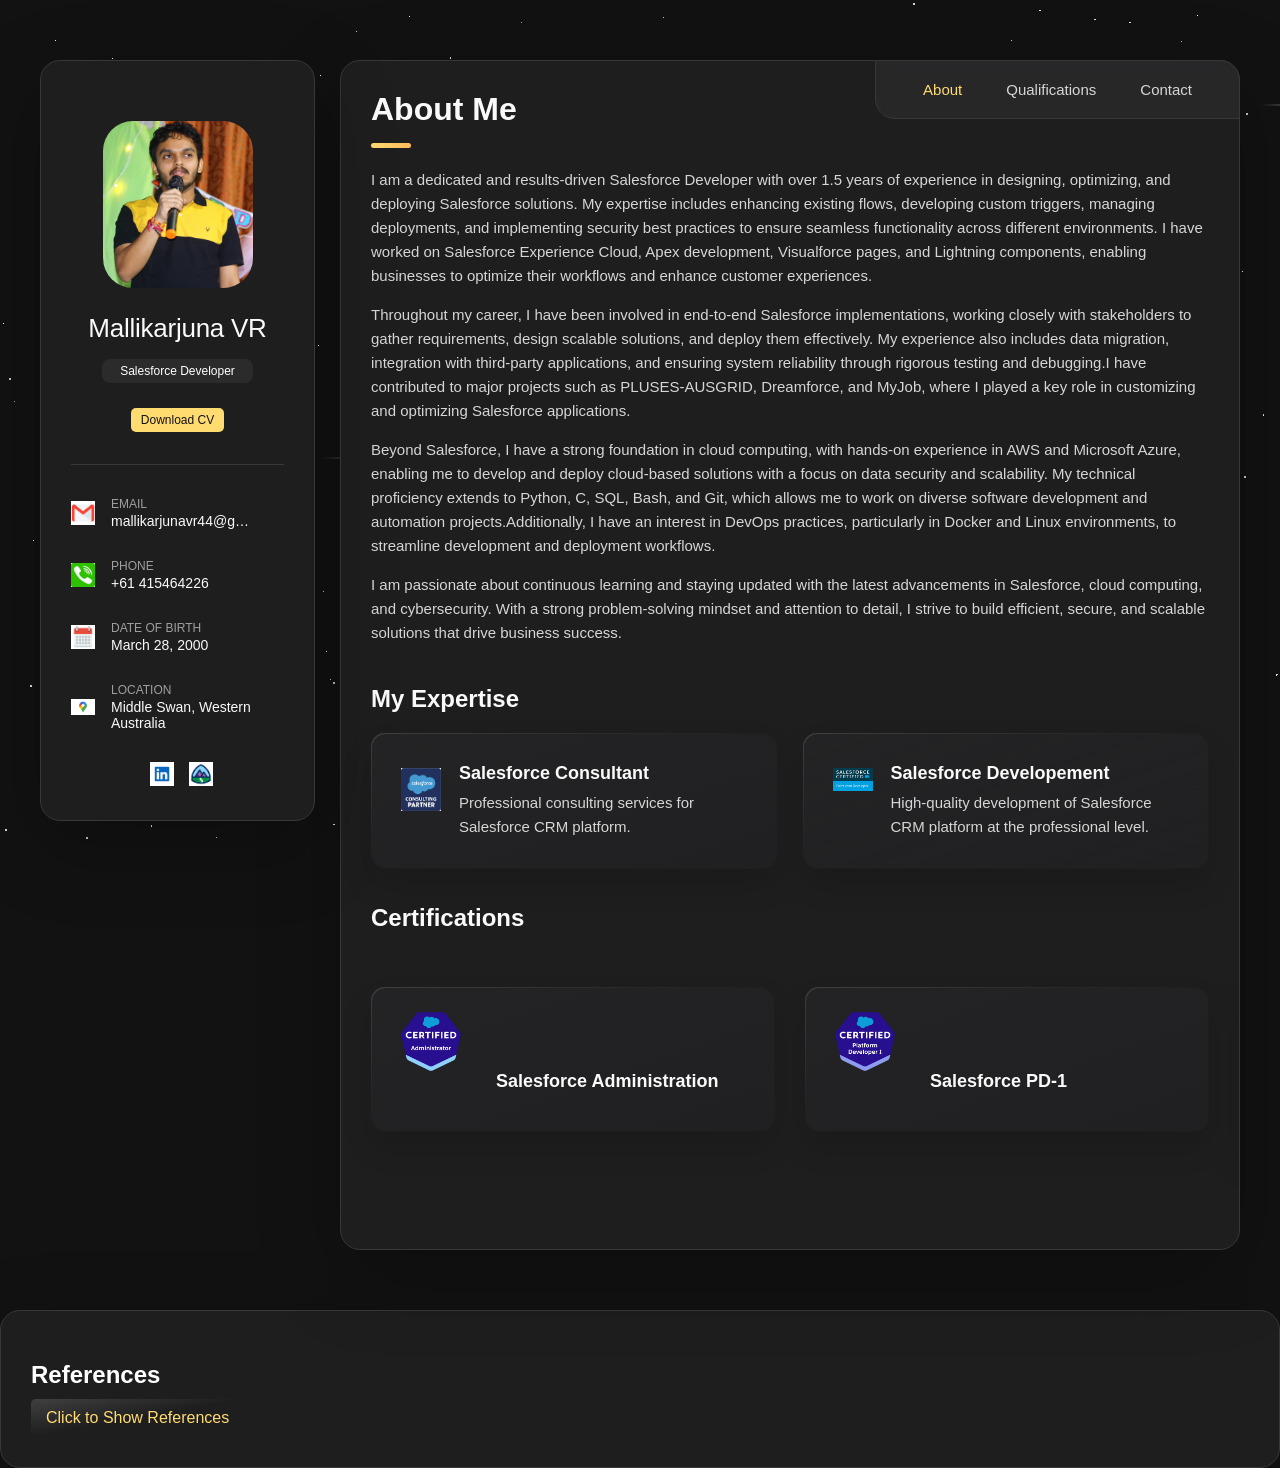
==== commit d65705fb: "changes to validate w3c" ====
--- a/about.html
+++ b/about.html
@@ -26,7 +26,7 @@
 
           <p class="title">Salesforce Developer</p>
         </div>
-        <div class="btn-box"></div>
+        <div class="btn-box">
           <button 
             class="btn btn-color2"
             onclick="window.open('./assets/images/Mallikarjuna CV.pdf')">
@@ -69,7 +69,7 @@
             <div class="contact-info">
               <p class="contact-title">Phone</p>
 
-              <a href="tel:+61 415464226" class="contact-link">+61 415464226</a>
+              <a href="tel:+61415464226" class="contact-link">+61 415464226</a>
             </div>
 
           </li>
@@ -331,7 +331,7 @@
               <div class="content-card" data-testimonials-item>
 
                 <figure class="testimonials-image-box">
-                  <img src="./assets/images/AI Assoc.png" alt="Salesforce AI Associate" width="60" data-testimonials-avatar>
+                  <img src="./assets/images/AI_Assoc.png" alt="Salesforce AI Associate" width="60" data-testimonials-avatar>
                 </figure>
 
                 <h4 class="h4 testimonials-item-title" data-testimonials-title>Salesforce AI Associate</h4>
@@ -348,7 +348,7 @@
               <div class="content-card" data-testimonials-item>
 
                 <figure class="testimonials-image-box">
-                  <img src="./assets/images/agentforce spec.png" alt="Salesforce Agentforce Specialist" width="60" data-testimonials-avatar>
+                  <img src="./assets/images/agentforce_spec.png" alt="Salesforce Agentforce Specialist" width="60" data-testimonials-avatar>
                 </figure>
 
                 <h4 class="h4 testimonials-item-title" data-testimonials-title>Salesforce Agentforce Specialist</h4>
@@ -691,13 +691,10 @@
           <div class="filter-select-box">
 
             <button class="filter-select" data-select>
-
-              <div class="select-value" data-selecct-value>Select category</div>
-
-              <div class="select-icon">
+              <span class="select-value" data-select-value>Select category</span>
+              <span class="select-icon">
                 <ion-icon name="chevron-down"></ion-icon>
-              </div>
-
+              </span>
             </button>
 
             <ul class="select-list">
@@ -913,22 +910,19 @@
 
         <section class="contact-form">
           <h3 class="h3 form-title">Contact Me</h3>
-      
-            <div class="form"></div>
-              <form id="my-form" action="https://formspree.io/f/mqapapdy" method="POST">
-                <div class="input-wrapper">
-                  <input type="text" id="fullname" name="fullname" class="form-input" placeholder="Full name" required>
-                  <input type="email" id="email" name="email" class="form-input" placeholder="Email address" required>
-                </div>
-                <textarea id="message" name="message" class="form-input" placeholder="Your Message" required></textarea>
-                <p id="my-form-status"></p>
-                <button type="submit" class="form-btn">
-                  <img src="./assets/images/send.jpeg" alt="Send Icon" width="24">
-                  <span>Send Message</span>
-                </button>
-              </form>
-            </div>
-      </section>
+          <form id="my-form" action="https://formspree.io/f/mqapapdy" method="POST">
+            <div class="input-wrapper">
+              <input type="text" id="fullname" name="fullname" class="form-input" placeholder="Full name" required>
+              <input type="email" id="email" name="email" class="form-input" placeholder="Email address" required>
+            </div>
+            <textarea id="message" name="message" class="form-input" placeholder="Your Message" required></textarea>
+            <p id="my-form-status"></p>
+            <button type="submit" class="form-btn">
+              <img src="./assets/images/send.jpeg" alt="Send Icon" width="24">
+              <span>Send Message</span>
+            </button>
+          </form>
+        </section>
 
       </article>
 
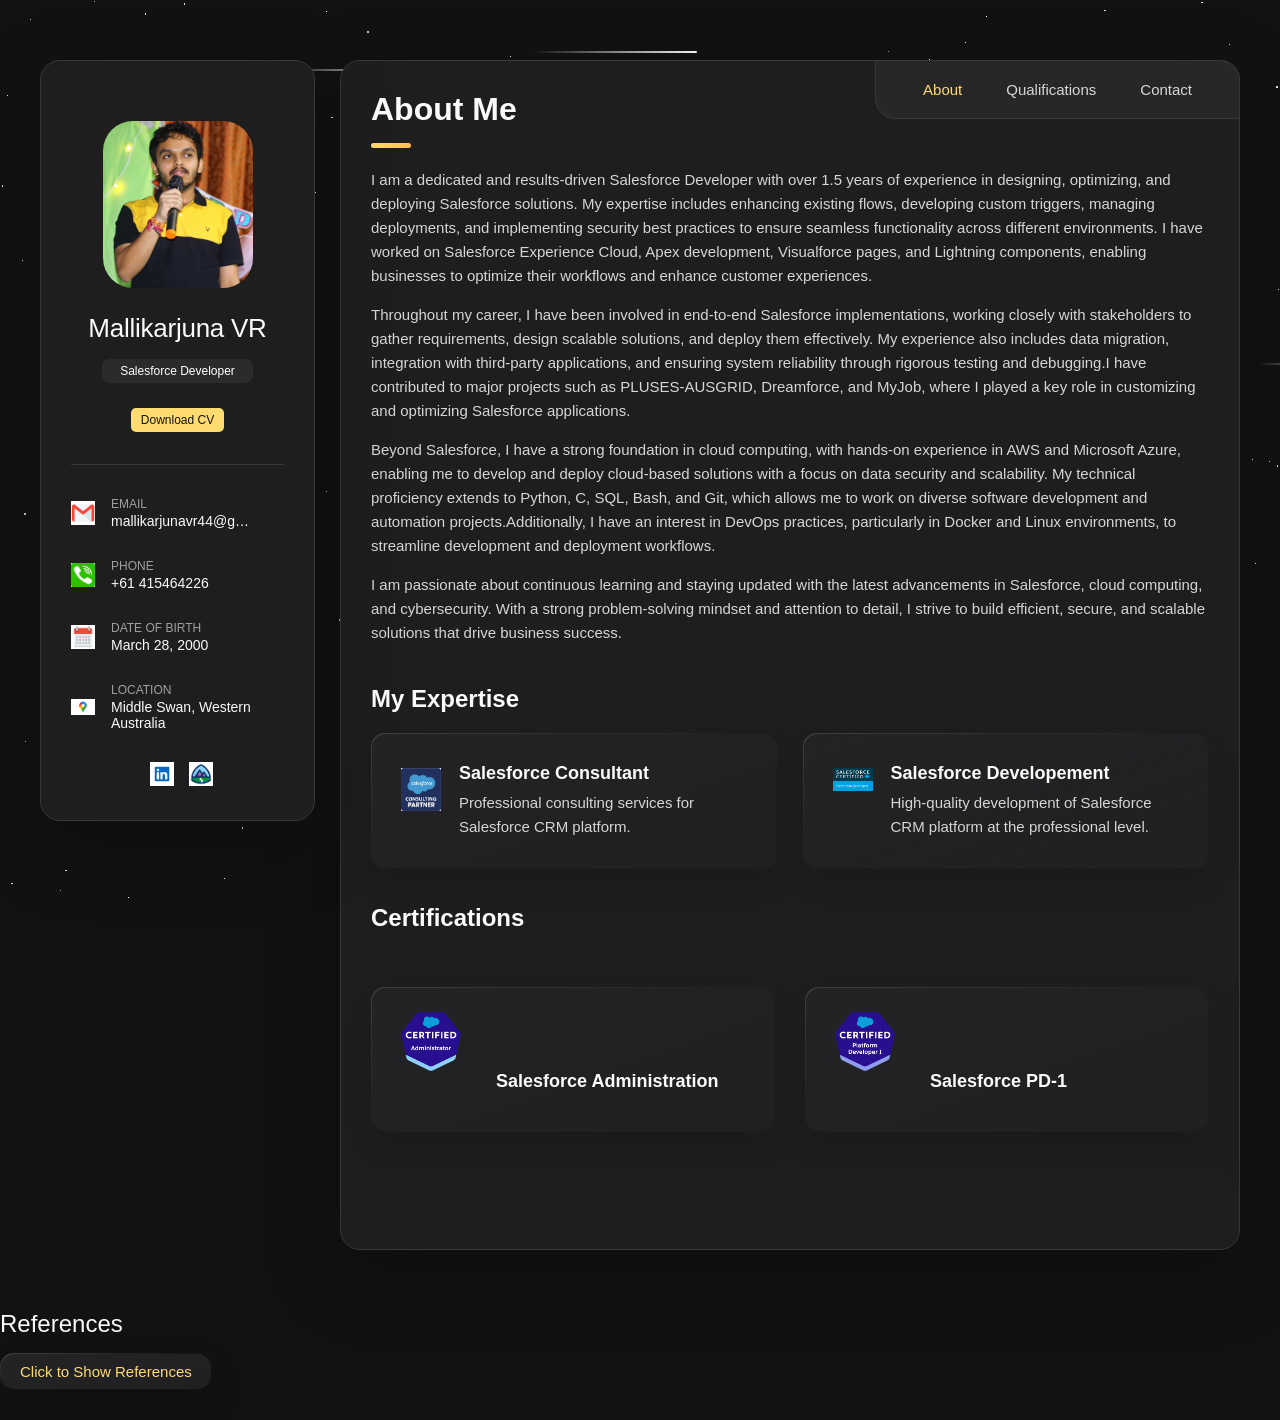
==== commit b7011386: "w3c validation changes" ====
--- a/about.html
+++ b/about.html
@@ -158,7 +158,7 @@
           <h2 class="h2 article-title">About me</h2>
         </header>
 
-        <section class="about-text">
+        <div class="about-text">
           <p>
             I am a dedicated and results-driven Salesforce Developer with over 1.5 years of experience in designing, optimizing, and deploying Salesforce solutions.
             My expertise includes enhancing existing flows, developing custom triggers, managing deployments, and implementing security best practices to ensure seamless 
@@ -186,7 +186,7 @@
             I am passionate about continuous learning and staying updated with the latest advancements in Salesforce, cloud computing, and cybersecurity. 
             With a strong problem-solving mindset and attention to detail, I strive to build efficient, secure, and scalable solutions that drive business success.
           </p>
-        </section>
+        </div>
 
 
         <section class="service">
@@ -440,14 +440,14 @@
 
           <div class="overlay" data-overlay></div>
 
-          <section class="testimonials-modal">
-
+          <div class="testimonials-modal">
+            
             <button class="modal-close-btn" data-modal-close-btn>
               <img src="./assets/images/close-icon.jpeg" alt="Close Icon" width="24">
             </button>
 
 
-          </section>
+          </div>
 
         </div>
 
@@ -900,13 +900,13 @@
           <h2 class="h2 article-title">Contact</h2>
         </header>
 
-        <section class="mapbox" data-mapbox>
+        <div class="mapbox" data-mapbox>
           <figure>
             <iframe
               src="https://www.google.com/maps/embed?pb=!1m18!1m12!1m3!1d3362.918015290355!2d115.993913315177!3d-31.85751598126444!2m3!1f0!2f0!3f0!3m2!1i1024!2i768!4f13.1!3m3!1m2!1s0x2a32b0b8b8b8b8b8%3A0x2b8b8b8b8b8b8b8b!2sMiddle%20Swan%2C%20Western%20Australia!5e0!3m2!1sen!2sau!4v1647608789441!5m2!1sen!2sau"
               width="400" height="300" style="filter: none;" loading="lazy"></iframe>
           </figure>
-        </section>
+        </div>
 
         <section class="contact-form">
           <h3 class="h3 form-title">Contact Me</h3>
@@ -930,44 +930,41 @@
 
   </main>
 
-  <article class="about active" data-page="about">
-    <section class="references">
-        <h3 class="h3 references-title">References</h3>
-        <div class="references-container">
-            <button class="references-button" id="references-toggle">
-                Click to Show References
-            </button>
-            <div class="references-dropdown" id="references-content">
-                <div class="reference-item">
-                    <p>
-                        Github Copilot<br>
-                    </p>
-                </div>
-                <div class="reference-item">
-                    <p>
-                        Open AI<br>
-                    </p>
-                </div>
-                <div class="reference-item">
-                  <p>
-                      StackOverflow<br>
-                  </p>
-              </div>
-              <div class="reference-item">
-                <p>
-                    Stock images<br>
-                </p>
-            </div>
-            <div class="reference-item">
-              <p>
-                  Grok AI<br>
-              </p>
-          </div>
-                </div>
+  <section class="references">
+    <h3 class="h3 references-title">References</h3>
+    <div class="references-container">
+      <button class="references-button" id="references-toggle">
+        Click to Show References
+      </button>
+      <div class="references-dropdown" id="references-content">
+        <div class="reference-item">
+          <p>
+            GitHub, Inc. (n.d.). <i>GitHub Copilot</i> [Software]. Retrieved March 31, 2025, from https://github.com/features/copilot
+          </p>
         </div>
-    </section>
-
-    </article>
+        <div class="reference-item">
+          <p>
+            OpenAI. (n.d.). <i>ChatGPT</i> [Software]. Retrieved March 31, 2025, from https://openai.com
+          </p>
+        </div>
+        <div class="reference-item">
+          <p>
+            Stack Overflow. (n.d.). <i>Stack Overflow</i>. Retrieved March 31, 2025, from https://stackoverflow.com
+          </p>
+        </div>
+        <div class="reference-item">
+          <p>
+            Various authors. (n.d.). <i>Stock images</i> [Digital images]. Retrieved March 31, 2025, from https://unsplash.com
+          </p>
+        </div>
+        <div class="reference-item">
+          <p>
+            xAI. (n.d.). <i>Grok</i> [Software]. Retrieved March 31, 2025, from https://xai.ai
+          </p>
+        </div>
+      </div>
+    </div>
+  </section>
 
 
 
--- a/assets/css/style.css
+++ b/assets/css/style.css
@@ -1876,4 +1876,127 @@
   10% { opacity: 1; }
   90% { opacity: 1; }
   100% { transform: translateX(100vw) translateY(var(--y-offset)); opacity: 0; }
+}
+
+/* References Section Styling */
+.references {
+  margin-top: 30px;
+  margin-bottom: 30px;
+}
+
+.references-title {
+  margin-bottom: 15px;
+  color: var(--white-2); /* Matches the white color of other headings */
+  font-size: var(--fs-2);
+  font-weight: var(--fw-500);
+}
+
+.references-container {
+  position: relative;
+}
+
+.references-button {
+  background: var(--border-gradient-onyx); /* Gradient border matching other buttons */
+  color: var(--orange-yellow-crayola); /* Yellow text to match theme */
+  border: none;
+  padding: 10px 20px;
+  font-size: var(--fs-6);
+  font-weight: var(--fw-500);
+  cursor: pointer;
+  border-radius: 14px; /* Rounded corners to match other buttons */
+  box-shadow: var(--shadow-3);
+  transition: var(--transition-1);
+  z-index: 1;
+  position: relative;
+}
+
+.references-button::before {
+  content: "";
+  position: absolute;
+  inset: 1px;
+  background: var(--bg-gradient-jet); /* Dark background inside the button */
+  border-radius: inherit;
+  z-index: -1;
+  transition: var(--transition-1);
+}
+
+.references-button:hover {
+  background: var(--bg-gradient-yellow-1); /* Yellow gradient on hover */
+}
+
+.references-button:hover::before {
+  background: var(--bg-gradient-yellow-2);
+}
+
+.references-dropdown {
+  display: none; /* Hidden by default */
+  background: var(--eerie-black-2); /* Dark background to match the theme */
+  border: 1px solid var(--jet); /* Border to match other cards */
+  border-radius: 14px;
+  padding: 15px;
+  margin-top: 10px;
+  box-shadow: var(--shadow-2);
+  text-align: left;
+  max-height: 300px; /* Limit height with scroll if needed */
+  overflow-y: auto;
+}
+
+.references-dropdown.active {
+  display: block; /* Show when active */
+}
+
+.reference-item {
+  margin-bottom: 10px;
+}
+
+.reference-item:last-child {
+  margin-bottom: 0;
+}
+
+.reference-item p {
+  font-size: var(--fs-6);
+  line-height: 1.6;
+  color: var(--white-2); /* White text to match the theme */
+  margin: 0;
+}
+
+/* Responsive Design */
+@media (max-width: 768px) {
+  .references-title {
+    font-size: var(--fs-3); /* Adjust for tablets */
+  }
+
+  .references-button {
+    font-size: var(--fs-7);
+    padding: 8px 15px;
+  }
+
+  .reference-item p {
+    font-size: var(--fs-7); /* Slightly smaller text */
+  }
+
+  .references-dropdown {
+    padding: 10px;
+  }
+}
+
+@media (max-width: 480px) {
+  .references-title {
+    font-size: var(--fs-4); /* Smaller title on mobile */
+  }
+
+  .references-button {
+    font-size: var(--fs-8);
+    padding: 6px 12px;
+    width: 100%; /* Full-width button on small screens */
+  }
+
+  .reference-item p {
+    font-size: var(--fs-8); /* Smallest text size for readability */
+  }
+
+  .references-dropdown {
+    margin-top: 5px;
+    max-height: 200px; /* Shorter dropdown on mobile */
+  }
 }
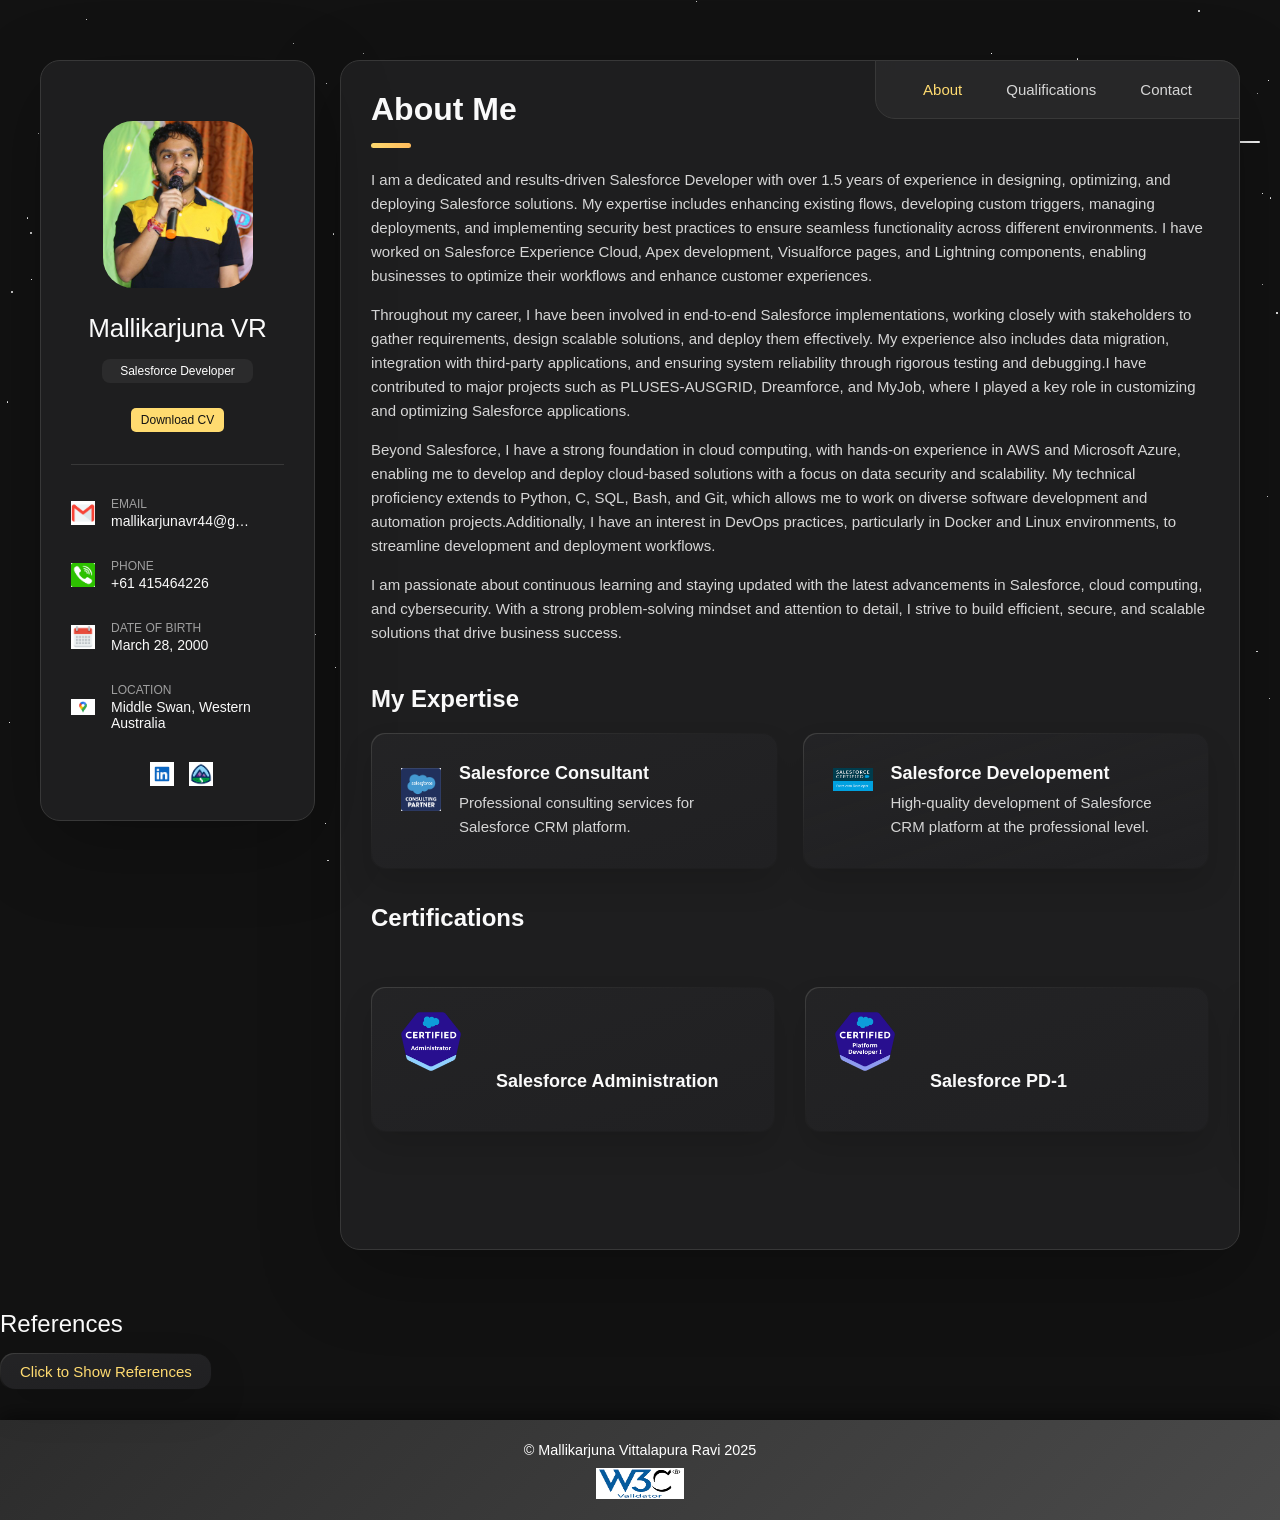
==== commit db172a4d: "changes" ====
--- a/about.html
+++ b/about.html
@@ -974,7 +974,12 @@
   -->
   <script src="./assets/js/script.js"></script>
 
-
+  <footer>
+    <p>&copy; Mallikarjuna Vittalapura Ravi 2025</p>
+    <a href="https://validator.w3.org/check?uri=https%3A%2F%2Fmallicyberdev.github.io%2FIndividual-Project%2F%2Fabout.html" target="_blank" class="validator-link">
+        <img src="./assets/images/w3c_validator.png" alt="W3C HTML Validation" style="width:88px; height:31px;">
+    </a>
+  </footer>
 
 </body>
 
--- a/assets/css/style.css
+++ b/assets/css/style.css
@@ -2,52 +2,21 @@
   #style.css
 \*-----------------------------------*/
 
-
 /*-----------------------------------*\
   #CUSTOM PROPERTY
 \*-----------------------------------*/
 
 :root {
-
-  /**
-   * colors
-   */
-
-  /* gradient */
-
-  --bg-gradient-onyx: linear-gradient(
-    to bottom right, 
-    hsl(240, 1%, 25%) 3%, 
-    hsl(0, 0%, 19%) 97%
-  );
-  --bg-gradient-jet: linear-gradient(
-    to bottom right, 
-    hsla(240, 1%, 18%, 0.251) 0%, 
-    hsla(240, 2%, 11%, 0) 100%
-  ), hsl(240, 2%, 13%);
-  --bg-gradient-yellow-1: linear-gradient(
-    to bottom right, 
-    hsl(45, 100%, 71%) 0%, 
-    hsla(36, 100%, 69%, 0) 50%
-  );
-  --bg-gradient-yellow-2: linear-gradient(
-    135deg, 
-    hsla(45, 100%, 71%, 0.251) 0%, 
-    hsla(35, 100%, 68%, 0) 59.86%
-  ), hsl(240, 2%, 13%);
-  --border-gradient-onyx: linear-gradient(
-    to bottom right, 
-    hsl(0, 0%, 25%) 0%, 
-    hsla(0, 0%, 25%, 0) 50%
-  );
-  --text-gradient-yellow: linear-gradient(
-    to right, 
-    hsl(45, 100%, 72%), 
-    hsl(35, 100%, 68%)
-  );
-
-  /* solid */
-
+  /* Colors */
+  /* Gradients */
+  --bg-gradient-onyx: linear-gradient(to bottom right, hsl(240, 1%, 25%) 3%, hsl(0, 0%, 19%) 97%);
+  --bg-gradient-jet: linear-gradient(to bottom right, hsla(240, 1%, 18%, 0.251) 0%, hsla(240, 2%, 11%, 0) 100%), hsl(240, 2%, 13%);
+  --bg-gradient-yellow-1: linear-gradient(to bottom right, hsl(45, 100%, 71%) 0%, hsla(36, 100%, 69%, 0) 50%);
+  --bg-gradient-yellow-2: linear-gradient(135deg, hsla(45, 100%, 71%, 0.251) 0%, hsla(35, 100%, 68%, 0) 59.86%), hsl(240, 2%, 13%);
+  --border-gradient-onyx: linear-gradient(to bottom right, hsl(0, 0%, 25%) 0%, hsla(0, 0%, 25%, 0) 50%);
+  --text-gradient-yellow: linear-gradient(to right, hsl(45, 100%, 72%), hsl(35, 100%, 68%));
+
+  /* Solid Colors */
   --jet: hsl(0, 0%, 22%);
   --onyx: hsl(240, 1%, 17%);
   --eerie-black-1: hsl(240, 2%, 13%);
@@ -61,14 +30,8 @@
   --light-gray-70: hsla(0, 0%, 84%, 0.7);
   --bittersweet-shimmer: hsl(0, 43%, 51%);
 
-  /**
-   * typography
-   */
-
-  /* font-family */
+  /* Typography */
   --ff-poppins: -apple-system, BlinkMacSystemFont, "Segoe UI", Roboto, "Helvetica Neue", Arial, sans-serif;
-
-  /* font-size */
   --fs-1: 24px;
   --fs-2: 18px;
   --fs-3: 17px;
@@ -77,35 +40,22 @@
   --fs-6: 14px;
   --fs-7: 13px;
   --fs-8: 11px;
-
-  /* font-weight */
   --fw-300: 300;
   --fw-400: 400;
   --fw-500: 500;
   --fw-600: 600;
 
-  /**
-   * shadow
-   */
-  
+  /* Shadows */
   --shadow-1: -4px 8px 24px hsla(0, 0%, 0%, 0.25);
   --shadow-2: 0 16px 30px hsla(0, 0%, 0%, 0.25);
   --shadow-3: 0 16px 40px hsla(0, 0%, 0%, 0.25);
   --shadow-4: 0 25px 50px hsla(0, 0%, 0%, 0.15);
   --shadow-5: 0 24px 80px hsla(0, 0%, 0%, 0.25);
 
-  /**
-   * transition
-   */
-
+  /* Transitions */
   --transition-1: 0.25s ease;
   --transition-2: 0.5s ease-in-out;
-
-}
-
-
-
-
+}
 
 /*-----------------------------------*\
   #RESET
@@ -147,18 +97,16 @@
 
 html { font-family: var(--ff-poppins); }
 
-body { background: var(--smoky-black); }
-
-
-
-
+body {
+  background: var(--smoky-black);
+  position: relative;
+}
 
 /*-----------------------------------*\
   #REUSED STYLE
 \*-----------------------------------*/
 
-.sidebar,
-article {
+.sidebar, article {
   background: var(--eerie-black-2);
   border: 1px solid var(--jet);
   border-radius: 20px;
@@ -212,20 +160,14 @@
   100% { opacity: 1; }
 }
 
-.h2,
-.h3,
-.h4,
-.h5 {
+.h2, .h3, .h4, .h5 {
   color: var(--white-2);
   text-transform: capitalize;
 }
 
 .h2 { font-size: var(--fs-1); }
-
 .h3 { font-size: var(--fs-2); }
-
 .h4 { font-size: var(--fs-4); }
-
 .h5 {
   font-size: var(--fs-7);
   font-weight: var(--fw-500);
@@ -248,8 +190,8 @@
 }
 
 .has-scrollbar::-webkit-scrollbar {
-  width: 5px; /* for vertical scrollbar */
-  height: 5px; /* for horizontal scrollbar */
+  width: 5px;
+  height: 5px;
 }
 
 .has-scrollbar::-webkit-scrollbar-track {
@@ -284,10 +226,6 @@
   z-index: -1;
 }
 
-
-
-
-
 /*-----------------------------------*\
   #MAIN
 \*-----------------------------------*/
@@ -297,10 +235,6 @@
   margin-bottom: 75px;
   min-width: 259px;
 }
-
-
-
-
 
 /*-----------------------------------*\
   #SIDEBAR
@@ -372,12 +306,8 @@
   z-index: -1;
 }
 
-.info_more-btn:hover,
-.info_more-btn:focus { background: var(--bg-gradient-yellow-1); }
-
-.info_more-btn:hover::before,
-.info_more-btn:focus::before { background: var(--bg-gradient-yellow-2); }
-
+.info_more-btn:hover, .info_more-btn:focus { background: var(--bg-gradient-yellow-1); }
+.info_more-btn:hover::before, .info_more-btn:focus::before { background: var(--bg-gradient-yellow-2); }
 .info_more-btn span { display: none; }
 
 .sidebar-info_more {
@@ -437,12 +367,7 @@
   font-size: 18px;
 }
 
-
 .social-item .social-link:hover { color: var(--light-gray); }
-
-
-
-
 
 /*-----------------------------------*\
   #NAVBAR
@@ -476,14 +401,8 @@
   transition: color var(--transition-1);
 }
 
-.navbar-link:hover,
-.navbar-link:focus { color: var(--light-gray-70); }
-
+.navbar-link:hover, .navbar-link:focus { color: var(--light-gray-70); }
 .navbar-link.active { color: var(--orange-yellow-crayola); }
-
-
-
-
 
 /*-----------------------------------*\
   #ABOUT
@@ -500,14 +419,8 @@
 
 .about-text p { margin-bottom: 15px; }
 
-
-
-/**
- * #service 
- */
-
+/* Service */
 .service { margin-bottom: 35px; }
-
 .service-title { margin-bottom: 20px; }
 
 .service-list {
@@ -535,27 +448,20 @@
 }
 
 .service-icon-box { margin-bottom: 10px; }
-
 .service-icon-box img { margin: auto; }
 
 .service-content-box { text-align: center; }
-
 .service-item-title { margin-bottom: 7px; }
 
 .service-item-text {
   color: var(--light-gray);
   font-size: var(--fs-6);
-  font-weight: var(--fw-3);
+  font-weight: var(--fw-300);
   line-height: 1.6;
 }
 
-
-/**
- * #testimonials 
- */
-
+/* Testimonials */
 .testimonials { margin-bottom: 30px; }
-
 .testimonials-title { margin-bottom: 20px; }
 
 .testimonials-list {
@@ -595,17 +501,12 @@
   font-weight: var(--fw-300);
   line-height: 1.6;
   display: -webkit-box;
-  line-clamp: 4;
   -webkit-line-clamp: 4;
   -webkit-box-orient: vertical;
   overflow: hidden;
 }
 
-
-/**
- * #testimonials-modal
- */
-
+/* Testimonials Modal */
 .modal-container {
   position: fixed;
   top: 0;
@@ -684,9 +585,7 @@
   opacity: 0.7;
 }
 
-.modal-close-btn:hover,
-.modal-close-btn:focus { opacity: 1; }
-
+.modal-close-btn:hover, .modal-close-btn:focus { opacity: 1; }
 .modal-close-btn ion-icon { --ionicon-stroke-width: 50px; }
 
 .modal-avatar-box {
@@ -698,7 +597,6 @@
 }
 
 .modal-img-wrapper > img { display: none; }
-
 .modal-title { margin-bottom: 4px; }
 
 .modal-content time {
@@ -715,14 +613,7 @@
   line-height: 1.6;
 }
 
-
-/**
- * #clients 
- */
-
-/**button
-
-**/
+/* Button */
 .btn-box {
   display: flex;
   justify-content: center;
@@ -732,20 +623,17 @@
 }
 
 .btn {
-  background-color: var(--orange-yellow-crayola); /* Change to a visible background color */
-  color: var(--smoky-black); /* Change to a visible text color */
-  padding: 5px 10px; /* Reduced padding */
+  background-color: var(--orange-yellow-crayola);
+  color: var(--smoky-black);
+  padding: 5px 10px;
   border-radius: 5px;
-  font-size: 12px; /* Smaller font size */
+  font-size: 12px;
   text-align: center;
   cursor: pointer;
   transition: background-color 0.3s ease;
 }
 
-.btn:hover {
-  background-color: var(--vegas-gold); /* Change to a different color on hover */
-}
-
+.btn:hover { background-color: var(--vegas-gold); }
 
 /*-----------------------------------*\
   #RESUME
@@ -753,11 +641,7 @@
 
 .article-title { margin-bottom: 30px; }
 
-
-/**
- * education and experience 
- */
-
+/* Education and Experience */
 .timeline { margin-bottom: 30px; }
 
 .timeline .title-wrapper {
@@ -773,7 +657,6 @@
 }
 
 .timeline-item { position: relative; }
-
 .timeline-item:not(:last-child) { margin-bottom: 20px; }
 
 .timeline-item-title {
@@ -816,16 +699,9 @@
   line-height: 1.6;
 }
 
-
-/**
- * skills 
- */
-
+/* Skills */
 .skills-title { margin-bottom: 20px; }
-
 .skills-list { padding: 20px; }
-
-
 .skills-item:not(:last-child) { margin-bottom: 15px; }
 
 .skill .title-wrapper {
@@ -853,10 +729,6 @@
   height: 100%;
   border-radius: inherit;
 }
-
-
-
-
 
 /*-----------------------------------*\
   #PORTFOLIO
@@ -917,7 +789,7 @@
   border-radius: 8px;
 }
 
-.select-item button:hover { --eerie-black-2: hsl(240, 2%, 20%); }
+.select-item button:hover { background: hsl(240, 2%, 20%); }
 
 .project-list {
   display: grid;
@@ -965,7 +837,6 @@
 
 .project-item-icon-box {
   --scale: 0.8;
-
   background: var(--jet);
   color: var(--orange-yellow-crayola);
   position: absolute;
@@ -996,8 +867,7 @@
 
 .project-item > a:hover img { transform: scale(1.1); }
 
-.project-title,
-.project-category { margin-left: 10px; }
+.project-title, .project-category { margin-left: 10px; }
 
 .project-title {
   color: var(--white-2);
@@ -1013,15 +883,6 @@
   font-weight: var(--fw-300);
 }
 
-
-
-
-
-
-
-
-
-
 /*-----------------------------------*\
   #CONTACT
 \*-----------------------------------*/
@@ -1046,7 +907,6 @@
 }
 
 .contact-form { margin-bottom: 10px; }
-
 .form-title { margin-bottom: 20px; }
 
 .input-wrapper {
@@ -1067,7 +927,6 @@
 }
 
 .form-input::placeholder { font-weight: var(--fw-500); }
-
 .form-input:focus { border-color: var(--orange-yellow-crayola); }
 
 textarea.form-input {
@@ -1079,7 +938,6 @@
 }
 
 textarea.form-input::-webkit-resizer { display: none; }
-
 .form-input:focus:invalid { border-color: var(--bittersweet-shimmer); }
 
 .form-btn {
@@ -1111,71 +969,164 @@
 }
 
 .form-btn ion-icon { font-size: 16px; }
-
 .form-btn:hover { background: var(--bg-gradient-yellow-1); }
-
 .form-btn:hover::before { background: var(--bg-gradient-yellow-2); }
-
 .form-btn:disabled {
   opacity: 0.7;
   cursor: not-allowed;
 }
-
 .form-btn:disabled:hover { background: var(--border-gradient-onyx); }
-
 .form-btn:disabled:hover::before { background: var(--bg-gradient-jet); }
 
-
-
-
+/*-----------------------------------*\
+  #STARS ANIMATION
+\*-----------------------------------*/
+
+.stars {
+  position: fixed;
+  top: 0;
+  left: 0;
+  width: 100%;
+  height: 100%;
+  pointer-events: none;
+  z-index: -1;
+}
+
+.star {
+  position: absolute;
+  background: white;
+  border-radius: 50%;
+  animation: twinkle 2s infinite ease-in-out;
+}
+
+.shooting-star {
+  position: absolute;
+  background: linear-gradient(to right, rgba(255, 255, 255, 0), white);
+  height: 2px;
+  border-radius: 1px;
+  animation: shoot 5s infinite linear;
+}
+
+@keyframes twinkle {
+  0%, 100% { opacity: 0.5; }
+  50% { opacity: 1; }
+}
+
+@keyframes shoot {
+  0% { transform: translateX(-100vw) translateY(var(--y-offset)); opacity: 0; }
+  10% { opacity: 1; }
+  90% { opacity: 1; }
+  100% { transform: translateX(100vw) translateY(var(--y-offset)); opacity: 0; }
+}
+
+/*-----------------------------------*\
+  #REFERENCES
+\*-----------------------------------*/
+
+.references {
+  margin-top: 30px;
+  margin-bottom: 30px;
+}
+
+.references-title {
+  margin-bottom: 15px;
+  color: var(--white-2);
+  font-size: var(--fs-2);
+  font-weight: var(--fw-500);
+}
+
+.references-container { position: relative; }
+
+.references-button {
+  background: var(--border-gradient-onyx);
+  color: var(--orange-yellow-crayola);
+  border: none;
+  padding: 10px 20px;
+  font-size: var(--fs-6);
+  font-weight: var(--fw-500);
+  cursor: pointer;
+  border-radius: 14px;
+  box-shadow: var(--shadow-3);
+  transition: var(--transition-1);
+  z-index: 1;
+  position: relative;
+}
+
+.references-button::before {
+  content: "";
+  position: absolute;
+  inset: 1px;
+  background: var(--bg-gradient-jet);
+  border-radius: inherit;
+  z-index: -1;
+  transition: var(--transition-1);
+}
+
+.references-button:hover { background: var(--bg-gradient-yellow-1); }
+.references-button:hover::before { background: var(--bg-gradient-yellow-2); }
+
+.references-dropdown {
+  display: none;
+  background: var(--eerie-black-2);
+  border: 1px solid var(--jet);
+  border-radius: 14px;
+  padding: 15px;
+  margin-top: 10px;
+  box-shadow: var(--shadow-2);
+  text-align: left;
+  max-height: 300px;
+  overflow-y: auto;
+}
+
+.references-dropdown.active { display: block; }
+
+.reference-item { margin-bottom: 10px; }
+.reference-item:last-child { margin-bottom: 0; }
+
+.reference-item p {
+  font-size: var(--fs-6);
+  line-height: 1.6;
+  color: var(--white-2);
+  margin: 0;
+}
+
+/*-----------------------------------*\
+  #FOOTER
+\*-----------------------------------*/
+
+footer {
+  text-align: center;
+  padding: clamp(1em, 3vw, 1.5em) 0;
+  background: linear-gradient(135deg, #2c2c2c, #4a4a4a);
+  color: #ffffff;
+  position: relative;
+  bottom: 0;
+  width: 100%;
+  font-size: clamp(0.8em, 2.5vw, 0.9em);
+  box-shadow: 0 -4px 20px rgba(0, 0, 0, 0.5);
+  transition: transform 0.3s ease;
+  display: flex;
+  flex-direction: column;
+  align-items: center;
+  justify-content: center;
+}
+
+footer:hover { transform: translateY(-3px); }
+footer p { margin-bottom: 10px; }
+footer a img { display: block; margin: 0 auto; }
 
 /*-----------------------------------*\
   #RESPONSIVE
 \*-----------------------------------*/
 
-/**
- * responsive larger than 450px screen
- */
-
+/* Larger than 450px */
 @media (min-width: 450px) {
-
-  /**
-   * client
-   */
-
-
-
-
-
-  /**
-   * #PORTFOLIO, BLOG 
-   */
-
-  .project-img,
-  .blog-banner-box { height: auto; }
-
-}
-
-
-
-
-
-/**
- * responsive larger than 580px screen
- */
-
+  .project-img, .blog-banner-box { height: auto; }
+}
+
+/* Larger than 580px */
 @media (min-width: 580px) {
-
-  /**
-   * CUSTOM PROPERTY
-   */
-
   :root {
-
-    /**
-     * typography
-     */
-
     --fs-1: 32px;
     --fs-2: 24px;
     --fs-3: 26px;
@@ -1183,14 +1134,7 @@
     --fs-6: 15px;
     --fs-7: 15px;
     --fs-8: 12px;
-
-  }
-
-
-
-  /**
-   * #REUSED STYLE
-   */
+  }
 
   .sidebar, article {
     width: 520px;
@@ -1215,85 +1159,45 @@
     font-size: 18px;
   }
 
-
-
-  /**
-   * #MAIN
-   */
-
   main {
     margin-top: 60px;
     margin-bottom: 100px;
   }
 
-
-
-  /**
-   * #SIDEBAR
-   */
-
   .sidebar {
     max-height: 180px;
     margin-bottom: 30px;
   }
 
   .sidebar.active { max-height: 584px; }
-
   .sidebar-info { gap: 25px; }
-
   .avatar-box { border-radius: 30px; }
-
   .avatar-box img { width: 120px; }
-
   .info-content .name { margin-bottom: 15px; }
-
   .info-content .title { padding: 5px 18px; }
-
   .info_more-btn {
     top: -30px;
     right: -30px;
     padding: 10px 15px;
   }
-
   .info_more-btn span {
     display: block;
     font-size: var(--fs-8);
   }
-
   .info_more-btn ion-icon { display: none; }
-
   .separator { margin: 32px 0; }
-
   .contacts-list { gap: 20px; }
-
   .contact-info {
     max-width: calc(100% - 64px);
     width: calc(100% - 64px);
   }
 
-
-
-  /**
-   * #NAVBAR
-   */
-
   .navbar { border-radius: 20px 20px 0 0; }
-
   .navbar-list { gap: 20px; }
-
   .navbar-link { --fs-8: 14px; }
 
-
-
-  /**
-   * #ABOUT
-   */
-
   .about .article-title { margin-bottom: 20px; }
-
   .about-text { margin-bottom: 40px; }
-
-  /* service */
 
   .service-item {
     display: flex;
@@ -1310,10 +1214,7 @@
 
   .service-content-box { text-align: left; }
 
-  /* testimonials */
-
   .testimonials-title { margin-bottom: 25px; }
-
   .testimonials-list {
     gap: 30px;
     margin: 0 -30px;
@@ -1332,21 +1233,15 @@
   }
 
   .testimonials-avatar-box img { width: 80px; }
-
   .testimonials-item-title {
     margin-bottom: 10px;
     margin-left: 95px;
   }
-
   .testimonials-text {
-    line-clamp: 2;
     -webkit-line-clamp: 2;
   }
 
-  /* testimonials modal */
-
   .modal-container { padding: 20px; }
-
   .testimonials-modal {
     display: flex;
     justify-content: flex-start;
@@ -1368,50 +1263,20 @@
   }
 
   .modal-avatar-box img { width: 65px; }
-
   .modal-img-wrapper > img {
     display: block;
     flex-grow: 1;
     width: 35px;
   }
 
-  /* clients */
-
-
-
-  /**
-   * #RESUME
-   */
-
   .timeline-list { margin-left: 65px; }
-
   .timeline-item:not(:last-child)::before { left: -40px; }
-
   .timeline-item::after {
     height: 8px;
     width: 8px;
     left: -43px;
   }
-
   .skills-item:not(:last-child) { margin-bottom: 25px; }
-
-
-
-  /**
-   * #PORTFOLIO, BLOG
-   */
-
-  .project-img, .blog-banner-box { border-radius: 16px; }
-
-  .blog-posts-list { gap: 30px; }
-
-  .blog-content { padding: 25px; }
-
-
-
-  /**
-   * #CONTACT
-   */
 
   .mapbox {
     height: 380px;
@@ -1424,62 +1289,25 @@
   }
 
   .form-input { padding: 15px 20px; }
-
   textarea.form-input { margin-bottom: 30px; }
-
   .form-btn {
     --fs-6: 16px;
     padding: 16px 20px;
   }
-
   .form-btn ion-icon { font-size: 18px; }
-
-}
-
-
-
-
-
-/**
- * responsive larger than 768px screen
- */
-
+}
+
+/* Larger than 768px */
 @media (min-width: 768px) {
-
-  /**
-   * REUSED STYLE
-   */
-
   .sidebar, article { width: 700px; }
-
   .has-scrollbar::-webkit-scrollbar-button { width: 100px; }
-
-
-
-  /**
-   * SIDEBAR
-   */
 
   .contacts-list {
     grid-template-columns: 1fr 1fr;
     gap: 30px 15px;
   }
 
-
-
-  /**
-   * NAVBAR
-   */
-
   .navbar-link { --fs-8: 15px; }
-
-
-
-  /**
-   * ABOUT
-   */
-
-  /* testimonials modal */
 
   .testimonials-modal {
     gap: 35px;
@@ -1488,14 +1316,7 @@
 
   .modal-avatar-box img { width: 80px; }
 
-
-
-  /**
-   * PORTFOLIO
-   */
-
   .article-title { padding-bottom: 20px; }
-
   .filter-select-box { display: none; }
 
   .filter-list {
@@ -1514,70 +1335,29 @@
   }
 
   .filter-item button:hover { color: var(--light-gray-70); }
-
   .filter-item button.active { color: var(--orange-yellow-crayola); }
 
-  /* portfolio and blog grid */
-
-  .project-list, .blog-posts-list { grid-template-columns: 1fr 1fr; }
-
-
-
-  /**
-   * CONTACT
-   */
+  .project-list { grid-template-columns: 1fr 1fr; }
 
   .input-wrapper { grid-template-columns: 1fr 1fr; }
-
   .form-btn {
     width: max-content;
     margin-left: auto;
   }
-  
-}
-
-
-
-
-
-/**
- * responsive larger than 1024px screen
- */
-
+}
+
+/* Larger than 1024px */
 @media (min-width: 1024px) {
-
-  /**
-   * CUSTOM PROPERTY
-   */
-
   :root {
-
-    /**
-    * shadow
-    */
-
     --shadow-1: -4px 8px 24px hsla(0, 0%, 0%, 0.125);
     --shadow-2: 0 16px 30px hsla(0, 0%, 0%, 0.125);
     --shadow-3: 0 16px 40px hsla(0, 0%, 0%, 0.125);
-
-  }
-
-
-
-  /**
-   * REUSED STYLE
-   */
+  }
 
   .sidebar, article {
     width: 950px;
     box-shadow: var(--shadow-5);
   }
-
-
-
-  /**
-   * MAIN 
-   */
 
   main { margin-bottom: 60px; }
 
@@ -1586,12 +1366,6 @@
     width: max-content;
     margin: auto;
   }
-
-
-
-  /**
-   * NAVBAR
-   */
 
   .navbar {
     position: absolute;
@@ -1612,90 +1386,30 @@
 
   .navbar-link { font-weight: var(--fw-500); }
 
-
-
-  /**
-   * ABOUT
-   */
-
-  /* service */
-
   .service-list {
     grid-template-columns: 1fr 1fr;
     gap: 20px 25px;
   }
 
-  /* testimonials */
-
   .testimonials-item { min-width: calc(50% - 15px); }
-
-  /* clients */
-
-
-
-
-
-  /**
-   * PORTFOLIO
-   */
-
   .project-list { grid-template-columns: repeat(3, 1fr); }
-
-
-
-  /**
-   * BLOG
-   */
-
-  .blog-banner-box { height: 230px; }
-
-}
-
-
-
-
-
-/**
- * responsive larger than 1250px screen
- */
-
+}
+
+/* Larger than 1250px */
 @media (min-width: 1250px) {
-
-  /**
-   * RESET
-   */
-
   body::-webkit-scrollbar { width: 20px; }
-
   body::-webkit-scrollbar-track { background: var(--smoky-black); }
-
   body::-webkit-scrollbar-thumb {
     border: 5px solid var(--smoky-black);
     background: hsla(0, 0%, 100%, 0.1);
     border-radius: 20px;
-    box-shadow: inset 1px 1px 0 hsla(0, 0%, 100%, 0.11),
-                inset -1px -1px 0 hsla(0, 0%, 100%, 0.11);
-  }
-
-  body::-webkit-scrollbar-thumb:hover { background: hsla(0, 0%, 100%, 0.15); }
-
+    box-shadow: inset 1px 1px 0 hsla(0, 0%, 100%, 0.11), inset -1px -1px 0 hsla(0, 0%, 100%, 0.11);
+  }
+  body::-webkit-scrollbar-thumb:hover divisa{ background: hsla(0, 0%, 100%, 0.15); }
   body::-webkit-scrollbar-button { height: 60px; }
 
-
-
-  /**
-   * REUSED STYLE
-   */
-
   .sidebar, article { width: auto; }
-
   article { min-height: 100%; }
-
-
-
-  /**
-   * MAIN
-   */
 
   main {
     max-width: 1200px;
@@ -1711,12 +1425,6 @@
     width: 75%;
     margin: 0;
   }
-
-
-
-  /**
-   * SIDEBAR
-   */
 
   .sidebar {
     position: sticky;
@@ -1729,274 +1437,57 @@
   }
 
   .sidebar-info { flex-direction: column; }
-
   .avatar-box img { width: 150px; }
-
   .info-content .name {
     white-space: nowrap;
     text-align: center;
   }
-
   .info-content .title { margin: auto; }
-
   .info_more-btn { display: none; }
-
   .sidebar-info_more {
     opacity: 1;
     visibility: visible;
   }
-
   .contacts-list { grid-template-columns: 1fr; }
-
   .contact-info :is(.contact-link) {
     white-space: nowrap;
     overflow: hidden;
     text-overflow: ellipsis;
   }
-
   .contact-info :is(.contact-link, time, address) {
     --fs-7: 14px;
     font-weight: var(--fw-300);
   }
-
   .separator:last-of-type {
     margin: 15px 0;
     opacity: 0;
   }
-
   .social-list { justify-content: center; }
 
-
-
-  /**
-	 * RESUME
-	 */
-
   .timeline-text { max-width: 700px; }
-
-}
-
-/* ...existing code... */
-
-#my-form-status {
-  color: white;
-}
-
-/* References Section Styling */
-.references {
-  margin-top: 20px;
-}
-
-.references-title {
-  margin-bottom: 10px;
-  color: white; /* Make sure the title is visible on a dark background */
-}
-
-.references-container {
-  position: relative;
-}
-
-.references-button {
-  background: var(--border-gradient-onyx);
-  color: var(--orange-yellow-crayola);
-  border: none;
-  padding: 10px 15px;
-  cursor: pointer;
-  border-radius: 5px;
-  transition: background-color 0.3s ease;
-}
-
-.references-button:hover {
-  background-color: #219653;
-}
-
-.references-dropdown {
-  display: none;
-  position: absolute;
-  top: 100%;
-  left: 0;
-  background-color: #222; /* Changed to a dark gray */
-  border: 1px solid #444; /* Darker border to match */
-  padding: 10px;
-  width: 100%;
-  box-shadow: 0 4px 6px rgba(0, 0, 0, 0.5); /* Darker shadow */
-  z-index: 10;
-  color: white; /* Set text color to white for contrast */
-}
-
-.reference-item {
-  margin-bottom: 10px;
-}
-
-.reference-item:last-child {
-  margin-bottom: 0;
-}
-
-/* ...existing code... */
-
-/**                                                   **/
-body {
-  background: var(--smoky-black);
-  position: relative; /* Needed for absolute positioning of stars */
-  /*overflow: hidden;  Prevent scrollbars from appearing due to stars */
-}
-
-.stars {
-  position: fixed;
-  top: 0;
-  left: 0;
-  width: 100%;
-  height: 100%;
-  pointer-events: none; /* Allows interaction with content below */
-  z-index: -1; /* Place behind all other content */
-}
-
-.star {
-  position: absolute;
-  background: white;
-  border-radius: 50%;
-  animation: twinkle 2s infinite ease-in-out;
-}
-
-.shooting-star {
-  position: absolute;
-  background: linear-gradient(to right, rgba(255, 255, 255, 0), white);
-  height: 2px;
-  border-radius: 1px;
-  animation: shoot 5s infinite linear;
-}
-
-@keyframes twinkle {
-  0%, 100% { opacity: 0.5; }
-  50% { opacity: 1; }
-}
-
-@keyframes shoot {
-  0% { transform: translateX(-100vw) translateY(var(--y-offset)); opacity: 0; }
-  10% { opacity: 1; }
-  90% { opacity: 1; }
-  100% { transform: translateX(100vw) translateY(var(--y-offset)); opacity: 0; }
-}
-
-/* References Section Styling */
-.references {
-  margin-top: 30px;
-  margin-bottom: 30px;
-}
-
-.references-title {
-  margin-bottom: 15px;
-  color: var(--white-2); /* Matches the white color of other headings */
-  font-size: var(--fs-2);
-  font-weight: var(--fw-500);
-}
-
-.references-container {
-  position: relative;
-}
-
-.references-button {
-  background: var(--border-gradient-onyx); /* Gradient border matching other buttons */
-  color: var(--orange-yellow-crayola); /* Yellow text to match theme */
-  border: none;
-  padding: 10px 20px;
-  font-size: var(--fs-6);
-  font-weight: var(--fw-500);
-  cursor: pointer;
-  border-radius: 14px; /* Rounded corners to match other buttons */
-  box-shadow: var(--shadow-3);
-  transition: var(--transition-1);
-  z-index: 1;
-  position: relative;
-}
-
-.references-button::before {
-  content: "";
-  position: absolute;
-  inset: 1px;
-  background: var(--bg-gradient-jet); /* Dark background inside the button */
-  border-radius: inherit;
-  z-index: -1;
-  transition: var(--transition-1);
-}
-
-.references-button:hover {
-  background: var(--bg-gradient-yellow-1); /* Yellow gradient on hover */
-}
-
-.references-button:hover::before {
-  background: var(--bg-gradient-yellow-2);
-}
-
-.references-dropdown {
-  display: none; /* Hidden by default */
-  background: var(--eerie-black-2); /* Dark background to match the theme */
-  border: 1px solid var(--jet); /* Border to match other cards */
-  border-radius: 14px;
-  padding: 15px;
-  margin-top: 10px;
-  box-shadow: var(--shadow-2);
-  text-align: left;
-  max-height: 300px; /* Limit height with scroll if needed */
-  overflow-y: auto;
-}
-
-.references-dropdown.active {
-  display: block; /* Show when active */
-}
-
-.reference-item {
-  margin-bottom: 10px;
-}
-
-.reference-item:last-child {
-  margin-bottom: 0;
-}
-
-.reference-item p {
-  font-size: var(--fs-6);
-  line-height: 1.6;
-  color: var(--white-2); /* White text to match the theme */
-  margin: 0;
-}
-
-/* Responsive Design */
+}
+
+/* Responsive References */
 @media (max-width: 768px) {
-  .references-title {
-    font-size: var(--fs-3); /* Adjust for tablets */
-  }
-
+  .references-title { font-size: var(--fs-3); }
   .references-button {
     font-size: var(--fs-7);
     padding: 8px 15px;
   }
-
-  .reference-item p {
-    font-size: var(--fs-7); /* Slightly smaller text */
-  }
-
-  .references-dropdown {
-    padding: 10px;
-  }
+  .reference-item p { font-size: var(--fs-7); }
+  .references-dropdown { padding: 10px; }
 }
 
 @media (max-width: 480px) {
-  .references-title {
-    font-size: var(--fs-4); /* Smaller title on mobile */
-  }
-
+  .references-title { font-size: var(--fs-4); }
   .references-button {
     font-size: var(--fs-8);
     padding: 6px 12px;
-    width: 100%; /* Full-width button on small screens */
-  }
-
-  .reference-item p {
-    font-size: var(--fs-8); /* Smallest text size for readability */
-  }
-
+    width: 100%;
+  }
+  .reference-item p { font-size: var(--fs-8); }
   .references-dropdown {
     margin-top: 5px;
-    max-height: 200px; /* Shorter dropdown on mobile */
+    max-height: 200px;
   }
 }
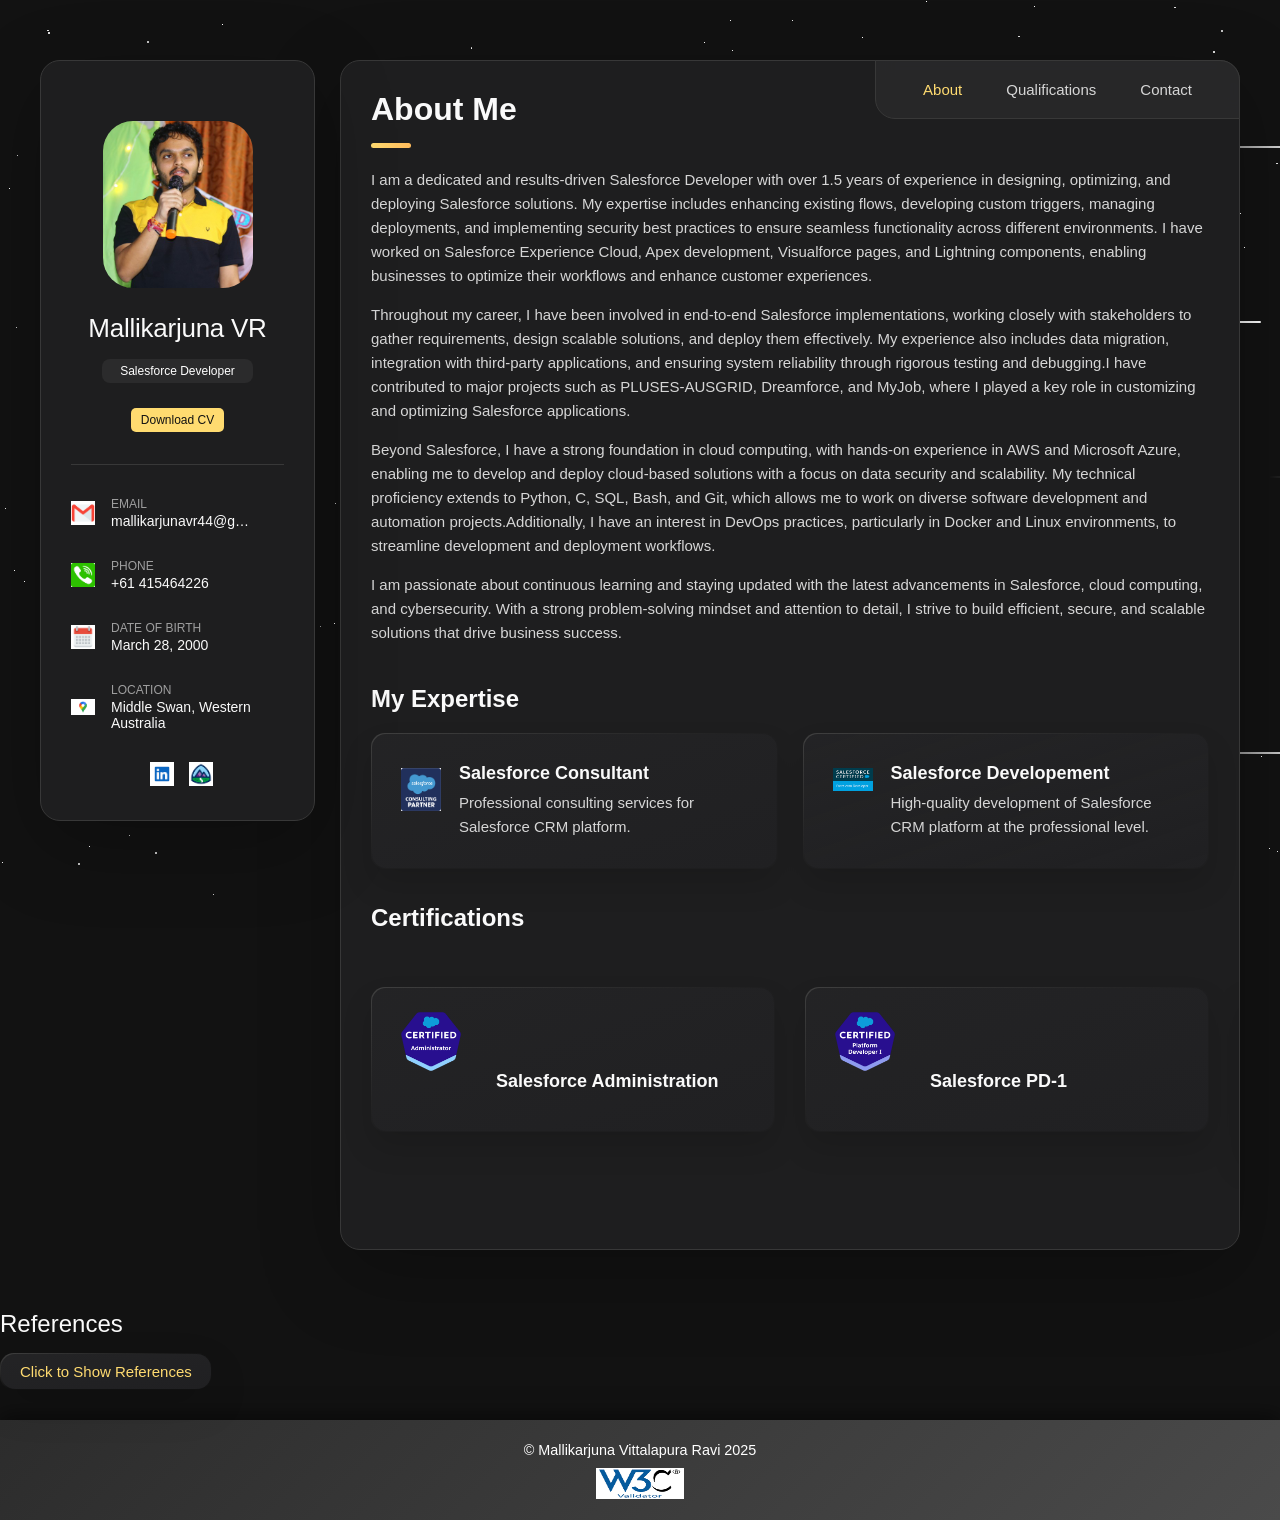
==== commit 3c9693bc: "removed date from reference" ====
--- a/about.html
+++ b/about.html
@@ -939,27 +939,27 @@
       <div class="references-dropdown" id="references-content">
         <div class="reference-item">
           <p>
-            GitHub, Inc. (n.d.). <i>GitHub Copilot</i> [Software]. Retrieved March 31, 2025, from https://github.com/features/copilot
+            GitHub, Inc. (n.d.). <i>GitHub Copilot</i> [Software].  from https://github.com/features/copilot
           </p>
         </div>
         <div class="reference-item">
           <p>
-            OpenAI. (n.d.). <i>ChatGPT</i> [Software]. Retrieved March 31, 2025, from https://openai.com
+            OpenAI. (n.d.). <i>ChatGPT</i> [Software].  from https://openai.com
           </p>
         </div>
         <div class="reference-item">
           <p>
-            Stack Overflow. (n.d.). <i>Stack Overflow</i>. Retrieved March 31, 2025, from https://stackoverflow.com
+            Stack Overflow. (n.d.). <i>Stack Overflow</i>.  from https://stackoverflow.com
           </p>
         </div>
         <div class="reference-item">
           <p>
-            Various authors. (n.d.). <i>Stock images</i> [Digital images]. Retrieved March 31, 2025, from https://unsplash.com
+            Various authors. (n.d.). <i>Stock images</i> [Digital images].  from https://unsplash.com
           </p>
         </div>
         <div class="reference-item">
           <p>
-            xAI. (n.d.). <i>Grok</i> [Software]. Retrieved March 31, 2025, from https://xai.ai
+            xAI. (n.d.). <i>Grok</i> [Software].  from https://xai.ai
           </p>
         </div>
       </div>
